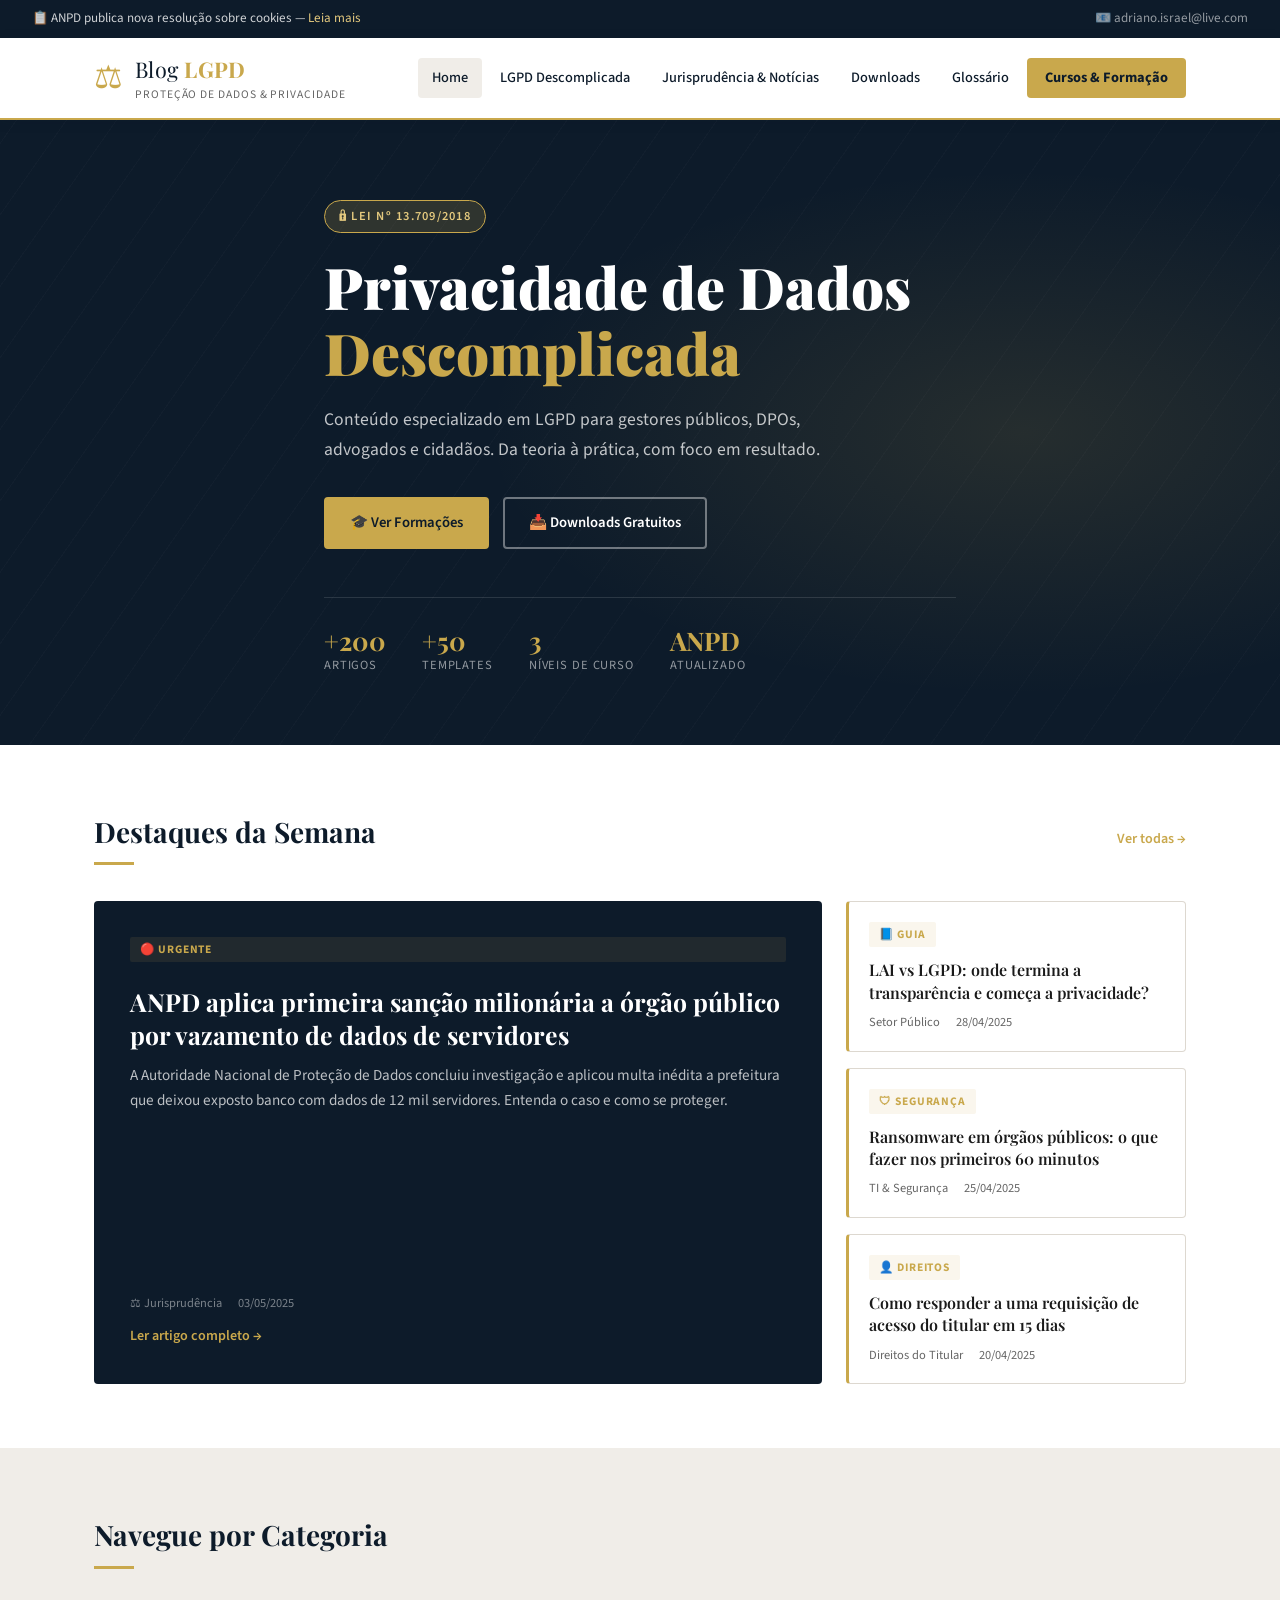
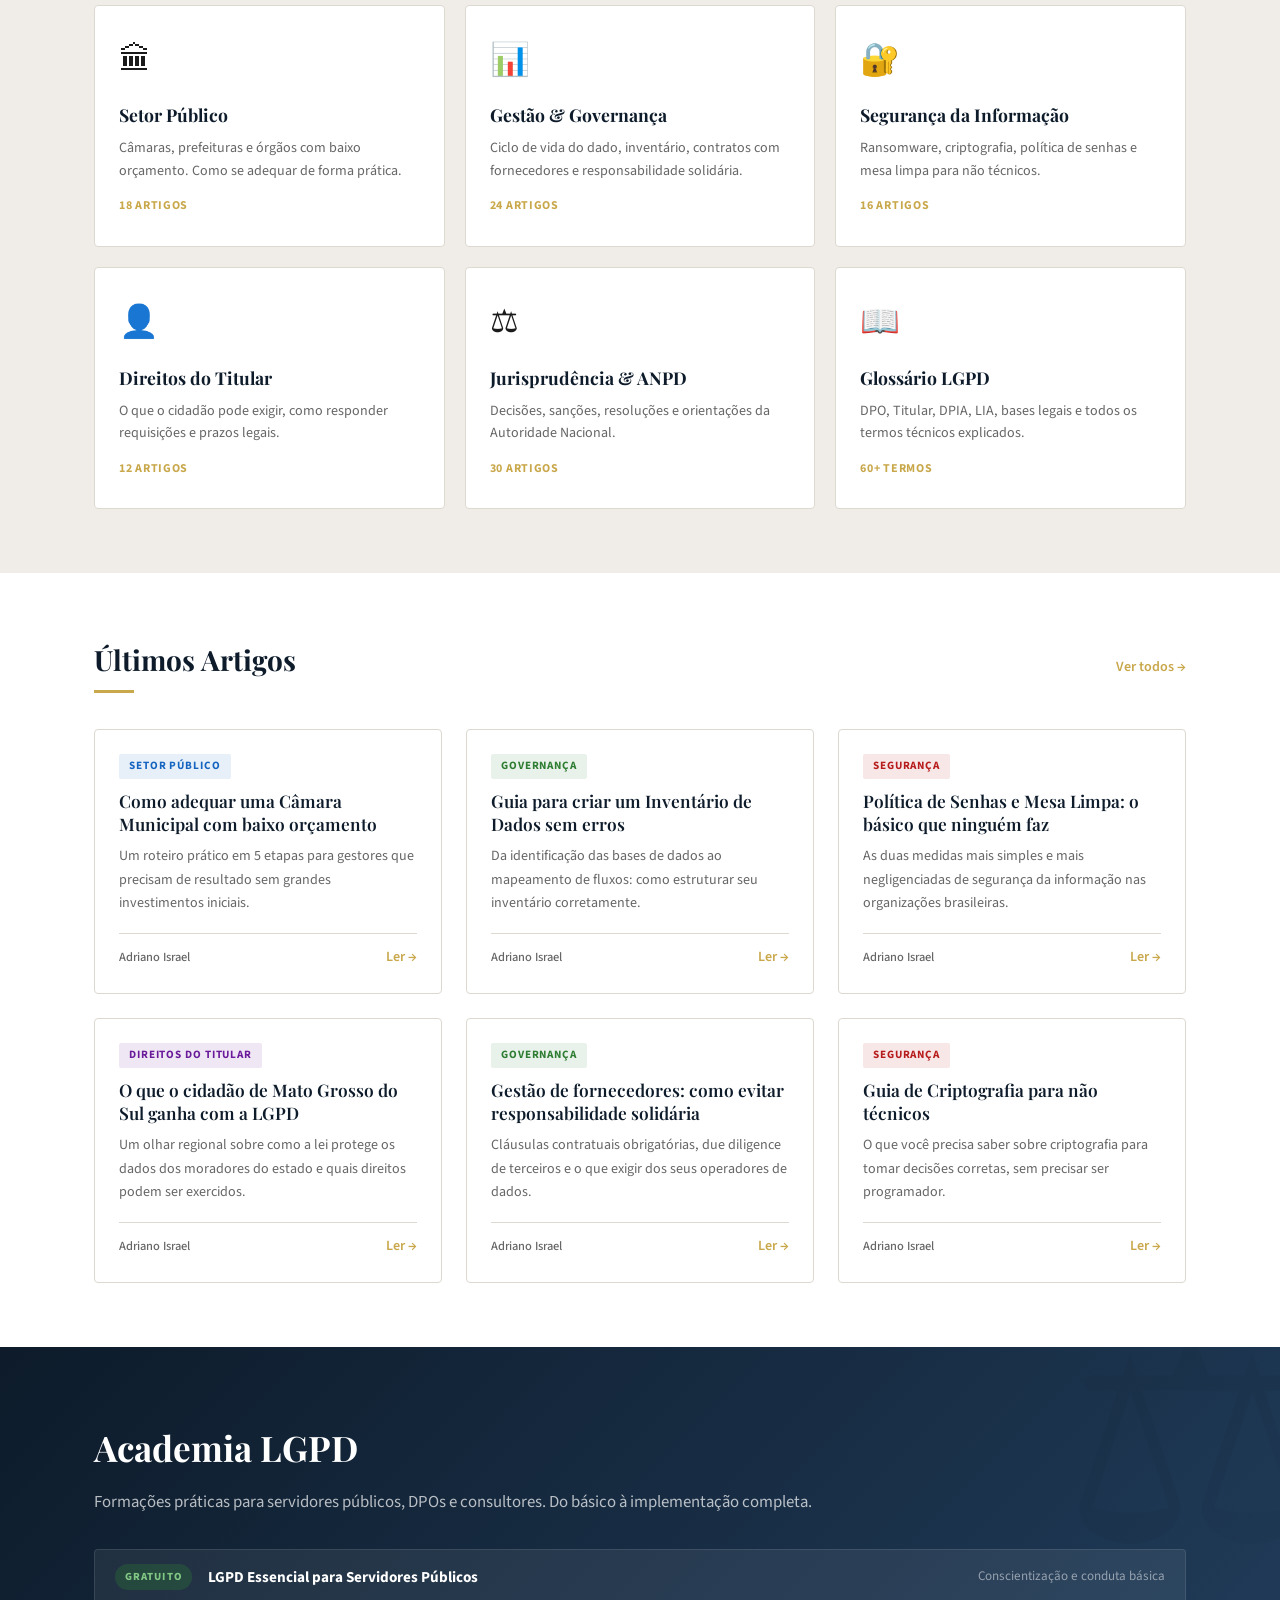
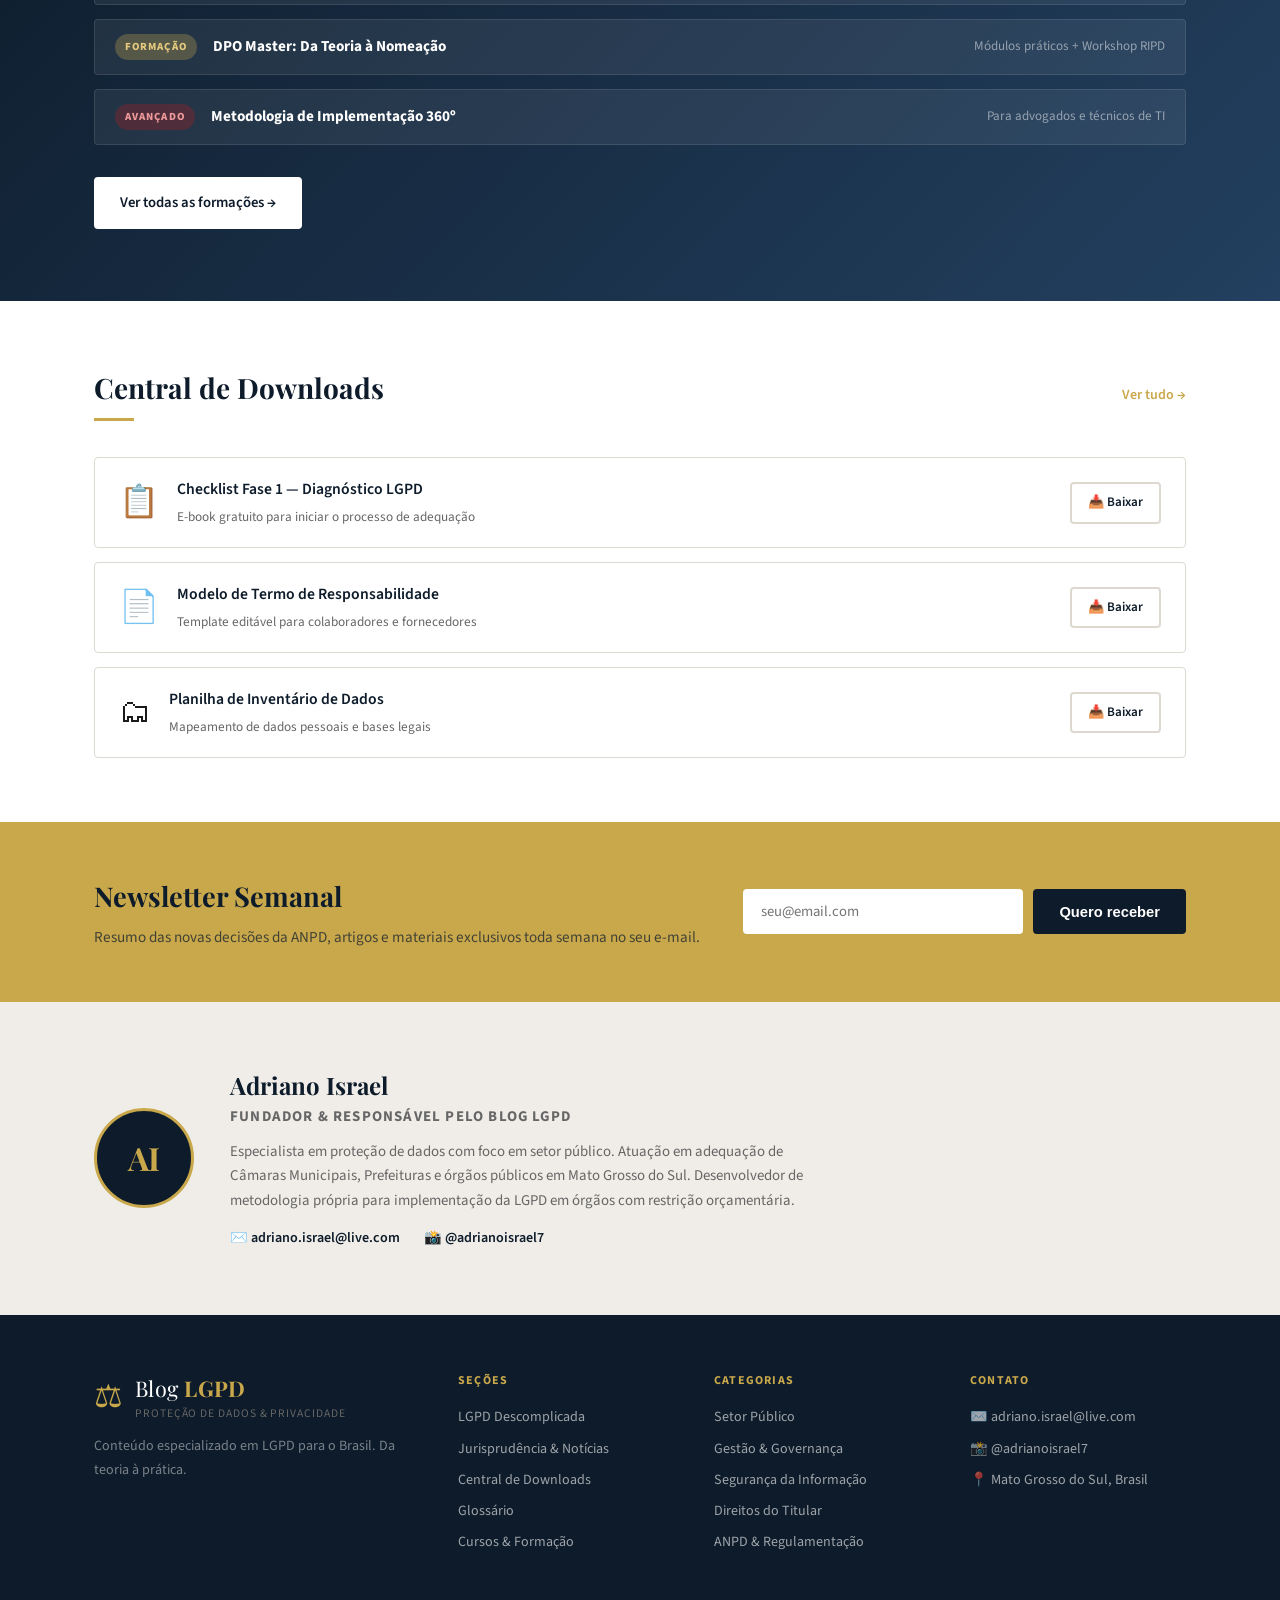
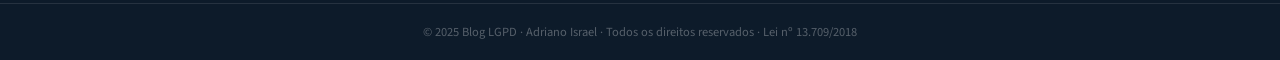
==== index.html @ 84437522 "Reorganizar estrutura do repositório seguindo boas práticas - Criar pastas assets/css/, assets/js/ e" ====
<!DOCTYPE html>
<html lang="pt-BR">
<head>
  <meta charset="UTF-8" />
  <meta name="viewport" content="width=device-width, initial-scale=1.0"/>
  <title>Blog LGPD | Proteção de Dados Descomplicada</title>
  <meta name="description" content="Blog especializado em LGPD, privacidade e proteção de dados para setor público e privado. Conteúdo educativo, cursos e consultoria.">
  <link rel="preconnect" href="https://fonts.googleapis.com">
  <link href="https://fonts.googleapis.com/css2?family=Playfair+Display:wght@400;600;700;900&family=Source+Sans+3:wght@300;400;500;600&display=swap" rel="stylesheet">
  <link rel="stylesheet" href="assets/css/style.css">
</head>
<body>

  <!-- TOPBAR -->
  <div class="topbar">
    <span>📋 ANPD publica nova resolução sobre cookies — <a href="pages/noticias.html">Leia mais</a></span>
    <span class="topbar-right">📧 adriano.israel@live.com</span>
  </div>

  <!-- HEADER -->
  <header class="header" id="header">
    <div class="container header-inner">
      <div class="logo">
        <span class="logo-icon">⚖</span>
        <div>
          <span class="logo-title">Blog <strong>LGPD</strong></span>
          <span class="logo-sub">Proteção de Dados & Privacidade</span>
        </div>
      </div>
      <nav class="nav" id="nav">
        <a href="index.html" class="nav-link active">Home</a>
        <a href="pages/lgpd-descomplicada.html" class="nav-link">LGPD Descomplicada</a>
        <a href="pages/noticias.html" class="nav-link">Jurisprudência & Notícias</a>
        <a href="pages/downloads.html" class="nav-link">Downloads</a>
        <a href="pages/glossario.html" class="nav-link">Glossário</a>
        <a href="pages/cursos.html" class="nav-link nav-cta">Cursos & Formação</a>
      </nav>
      <button class="menu-toggle" id="menuToggle" aria-label="Menu">
        <span></span><span></span><span></span>
      </button>
    </div>
  </header>

  <!-- HERO -->
  <section class="hero">
    <div class="hero-bg"></div>
    <div class="container hero-content">
      <div class="hero-badge">🔒 Lei nº 13.709/2018</div>
      <h1 class="hero-title">Privacidade de Dados<br><em>Descomplicada</em></h1>
      <p class="hero-desc">Conteúdo especializado em LGPD para gestores públicos, DPOs, advogados e cidadãos. Da teoria à prática, com foco em resultado.</p>
      <div class="hero-actions">
        <a href="pages/cursos.html" class="btn btn-primary">🎓 Ver Formações</a>
        <a href="pages/downloads.html" class="btn btn-outline">📥 Downloads Gratuitos</a>
      </div>
      <div class="hero-stats">
        <div class="stat"><strong>+200</strong><span>Artigos</span></div>
        <div class="stat"><strong>+50</strong><span>Templates</span></div>
        <div class="stat"><strong>3</strong><span>Níveis de Curso</span></div>
        <div class="stat"><strong>ANPD</strong><span>Atualizado</span></div>
      </div>
    </div>
  </section>

  <!-- DESTAQUES -->
  <section class="section">
    <div class="container">
      <div class="section-header">
        <h2>Destaques da Semana</h2>
        <a href="pages/noticias.html" class="ver-mais">Ver todas →</a>
      </div>
      <div class="destaque-grid">
        <article class="destaque-card destaque-principal">
          <div class="card-tag">🔴 Urgente</div>
          <h3>ANPD aplica primeira sanção milionária a órgão público por vazamento de dados de servidores</h3>
          <p>A Autoridade Nacional de Proteção de Dados concluiu investigação e aplicou multa inédita a prefeitura que deixou exposto banco com dados de 12 mil servidores. Entenda o caso e como se proteger.</p>
          <div class="card-meta"><span>⚖ Jurisprudência</span><span>03/05/2025</span></div>
          <a href="pages/noticias.html" class="btn-text">Ler artigo completo →</a>
        </article>
        <div class="destaque-side">
          <article class="mini-card">
            <div class="card-tag">📘 Guia</div>
            <h4>LAI vs LGPD: onde termina a transparência e começa a privacidade?</h4>
            <div class="card-meta"><span>Setor Público</span><span>28/04/2025</span></div>
          </article>
          <article class="mini-card">
            <div class="card-tag">🛡 Segurança</div>
            <h4>Ransomware em órgãos públicos: o que fazer nos primeiros 60 minutos</h4>
            <div class="card-meta"><span>TI & Segurança</span><span>25/04/2025</span></div>
          </article>
          <article class="mini-card">
            <div class="card-tag">👤 Direitos</div>
            <h4>Como responder a uma requisição de acesso do titular em 15 dias</h4>
            <div class="card-meta"><span>Direitos do Titular</span><span>20/04/2025</span></div>
          </article>
        </div>
      </div>
    </div>
  </section>

  <!-- CATEGORIAS -->
  <section class="section section-gray">
    <div class="container">
      <div class="section-header">
        <h2>Navegue por Categoria</h2>
      </div>
      <div class="cat-grid">
        <a href="pages/lgpd-descomplicada.html" class="cat-card">
          <div class="cat-icon">🏛</div>
          <h3>Setor Público</h3>
          <p>Câmaras, prefeituras e órgãos com baixo orçamento. Como se adequar de forma prática.</p>
          <span class="cat-count">18 artigos</span>
        </a>
        <a href="pages/lgpd-descomplicada.html" class="cat-card">
          <div class="cat-icon">📊</div>
          <h3>Gestão & Governança</h3>
          <p>Ciclo de vida do dado, inventário, contratos com fornecedores e responsabilidade solidária.</p>
          <span class="cat-count">24 artigos</span>
        </a>
        <a href="pages/lgpd-descomplicada.html" class="cat-card">
          <div class="cat-icon">🔐</div>
          <h3>Segurança da Informação</h3>
          <p>Ransomware, criptografia, política de senhas e mesa limpa para não técnicos.</p>
          <span class="cat-count">16 artigos</span>
        </a>
        <a href="pages/lgpd-descomplicada.html" class="cat-card">
          <div class="cat-icon">👤</div>
          <h3>Direitos do Titular</h3>
          <p>O que o cidadão pode exigir, como responder requisições e prazos legais.</p>
          <span class="cat-count">12 artigos</span>
        </a>
        <a href="pages/noticias.html" class="cat-card">
          <div class="cat-icon">⚖</div>
          <h3>Jurisprudência & ANPD</h3>
          <p>Decisões, sanções, resoluções e orientações da Autoridade Nacional.</p>
          <span class="cat-count">30 artigos</span>
        </a>
        <a href="pages/glossario.html" class="cat-card">
          <div class="cat-icon">📖</div>
          <h3>Glossário LGPD</h3>
          <p>DPO, Titular, DPIA, LIA, bases legais e todos os termos técnicos explicados.</p>
          <span class="cat-count">60+ termos</span>
        </a>
      </div>
    </div>
  </section>

  <!-- ÚLTIMOS ARTIGOS -->
  <section class="section">
    <div class="container">
      <div class="section-header">
        <h2>Últimos Artigos</h2>
        <a href="pages/lgpd-descomplicada.html" class="ver-mais">Ver todos →</a>
      </div>
      <div class="artigos-grid">
        <article class="artigo-card">
          <div class="artigo-cat setor">Setor Público</div>
          <h3>Como adequar uma Câmara Municipal com baixo orçamento</h3>
          <p>Um roteiro prático em 5 etapas para gestores que precisam de resultado sem grandes investimentos iniciais.</p>
          <div class="artigo-footer">
            <span class="autor">Adriano Israel</span>
            <a href="#" class="btn-text">Ler →</a>
          </div>
        </article>
        <article class="artigo-card">
          <div class="artigo-cat governanca">Governança</div>
          <h3>Guia para criar um Inventário de Dados sem erros</h3>
          <p>Da identificação das bases de dados ao mapeamento de fluxos: como estruturar seu inventário corretamente.</p>
          <div class="artigo-footer">
            <span class="autor">Adriano Israel</span>
            <a href="#" class="btn-text">Ler →</a>
          </div>
        </article>
        <article class="artigo-card">
          <div class="artigo-cat seguranca">Segurança</div>
          <h3>Política de Senhas e Mesa Limpa: o básico que ninguém faz</h3>
          <p>As duas medidas mais simples e mais negligenciadas de segurança da informação nas organizações brasileiras.</p>
          <div class="artigo-footer">
            <span class="autor">Adriano Israel</span>
            <a href="#" class="btn-text">Ler →</a>
          </div>
        </article>
        <article class="artigo-card">
          <div class="artigo-cat direitos">Direitos do Titular</div>
          <h3>O que o cidadão de Mato Grosso do Sul ganha com a LGPD</h3>
          <p>Um olhar regional sobre como a lei protege os dados dos moradores do estado e quais direitos podem ser exercidos.</p>
          <div class="artigo-footer">
            <span class="autor">Adriano Israel</span>
            <a href="#" class="btn-text">Ler →</a>
          </div>
        </article>
        <article class="artigo-card">
          <div class="artigo-cat governanca">Governança</div>
          <h3>Gestão de fornecedores: como evitar responsabilidade solidária</h3>
          <p>Cláusulas contratuais obrigatórias, due diligence de terceiros e o que exigir dos seus operadores de dados.</p>
          <div class="artigo-footer">
            <span class="autor">Adriano Israel</span>
            <a href="#" class="btn-text">Ler →</a>
          </div>
        </article>
        <article class="artigo-card">
          <div class="artigo-cat seguranca">Segurança</div>
          <h3>Guia de Criptografia para não técnicos</h3>
          <p>O que você precisa saber sobre criptografia para tomar decisões corretas, sem precisar ser programador.</p>
          <div class="artigo-footer">
            <span class="autor">Adriano Israel</span>
            <a href="#" class="btn-text">Ler →</a>
          </div>
        </article>
      </div>
    </div>
  </section>

  <!-- CTA CURSOS -->
  <section class="section-cta">
    <div class="container cta-inner">
      <div class="cta-text">
        <h2>Academia LGPD</h2>
        <p>Formações práticas para servidores públicos, DPOs e consultores. Do básico à implementação completa.</p>
        <div class="cursos-preview">
          <div class="curso-item">
            <span class="curso-nivel gratuito">Gratuito</span>
            <strong>LGPD Essencial para Servidores Públicos</strong>
            <span>Conscientização e conduta básica</span>
          </div>
          <div class="curso-item">
            <span class="curso-nivel pago">Formação</span>
            <strong>DPO Master: Da Teoria à Nomeação</strong>
            <span>Módulos práticos + Workshop RIPD</span>
          </div>
          <div class="curso-item">
            <span class="curso-nivel avancado">Avançado</span>
            <strong>Metodologia de Implementação 360º</strong>
            <span>Para advogados e técnicos de TI</span>
          </div>
        </div>
        <a href="pages/cursos.html" class="btn btn-white">Ver todas as formações →</a>
      </div>
    </div>
  </section>

  <!-- DOWNLOADS -->
  <section class="section">
    <div class="container">
      <div class="section-header">
        <h2>Central de Downloads</h2>
        <a href="pages/downloads.html" class="ver-mais">Ver tudo →</a>
      </div>
      <div class="downloads-grid">
        <div class="download-card">
          <div class="download-icon">📋</div>
          <div>
            <h4>Checklist Fase 1 — Diagnóstico LGPD</h4>
            <p>E-book gratuito para iniciar o processo de adequação</p>
          </div>
          <a href="pages/downloads.html" class="btn btn-outline btn-sm">📥 Baixar</a>
        </div>
        <div class="download-card">
          <div class="download-icon">📄</div>
          <div>
            <h4>Modelo de Termo de Responsabilidade</h4>
            <p>Template editável para colaboradores e fornecedores</p>
          </div>
          <a href="pages/downloads.html" class="btn btn-outline btn-sm">📥 Baixar</a>
        </div>
        <div class="download-card">
          <div class="download-icon">🗂</div>
          <div>
            <h4>Planilha de Inventário de Dados</h4>
            <p>Mapeamento de dados pessoais e bases legais</p>
          </div>
          <a href="pages/downloads.html" class="btn btn-outline btn-sm">📥 Baixar</a>
        </div>
      </div>
    </div>
  </section>

  <!-- NEWSLETTER -->
  <section class="section-newsletter">
    <div class="container newsletter-inner">
      <div>
        <h2>Newsletter Semanal</h2>
        <p>Resumo das novas decisões da ANPD, artigos e materiais exclusivos toda semana no seu e-mail.</p>
      </div>
      <form class="newsletter-form" onsubmit="return false;">
        <input type="email" placeholder="seu@email.com" required />
        <button type="submit" class="btn btn-primary">Quero receber</button>
      </form>
    </div>
  </section>

  <!-- SOBRE O AUTOR -->
  <section class="section section-gray">
    <div class="container autor-section">
      <div class="autor-avatar">AI</div>
      <div class="autor-info">
        <h2>Adriano Israel</h2>
        <p class="autor-cargo">Fundador & Responsável pelo Blog LGPD</p>
        <p>Especialista em proteção de dados com foco em setor público. Atuação em adequação de Câmaras Municipais, Prefeituras e órgãos públicos em Mato Grosso do Sul. Desenvolvedor de metodologia própria para implementação da LGPD em órgãos com restrição orçamentária.</p>
        <div class="autor-contatos">
          <a href="mailto:adriano.israel@live.com">✉️ adriano.israel@live.com</a>
          <a href="https://instagram.com/adrianoisrael7" target="_blank">📸 @adrianoisrael7</a>
        </div>
      </div>
    </div>
  </section>

  <!-- FOOTER -->
  <footer class="footer">
    <div class="container footer-grid">
      <div>
        <div class="logo">
          <span class="logo-icon">⚖</span>
          <div>
            <span class="logo-title">Blog <strong>LGPD</strong></span>
            <span class="logo-sub">Proteção de Dados & Privacidade</span>
          </div>
        </div>
        <p class="footer-desc">Conteúdo especializado em LGPD para o Brasil. Da teoria à prática.</p>
      </div>
      <div>
        <h4>Seções</h4>
        <ul>
          <li><a href="pages/lgpd-descomplicada.html">LGPD Descomplicada</a></li>
          <li><a href="pages/noticias.html">Jurisprudência & Notícias</a></li>
          <li><a href="pages/downloads.html">Central de Downloads</a></li>
          <li><a href="pages/glossario.html">Glossário</a></li>
          <li><a href="pages/cursos.html">Cursos & Formação</a></li>
        </ul>
      </div>
      <div>
        <h4>Categorias</h4>
        <ul>
          <li><a href="#">Setor Público</a></li>
          <li><a href="#">Gestão & Governança</a></li>
          <li><a href="#">Segurança da Informação</a></li>
          <li><a href="#">Direitos do Titular</a></li>
          <li><a href="#">ANPD & Regulamentação</a></li>
        </ul>
      </div>
      <div>
        <h4>Contato</h4>
        <ul>
          <li>✉️ adriano.israel@live.com</li>
          <li>📸 @adrianoisrael7</li>
          <li>📍 Mato Grosso do Sul, Brasil</li>
        </ul>
      </div>
    </div>
    <div class="footer-bottom">
      <p>© 2025 Blog LGPD · Adriano Israel · Todos os direitos reservados · Lei nº 13.709/2018</p>
    </div>
  </footer>

  <script src="assets/js/script.js"></script>
</body>
</html>
---- assets/css/style.css ----
/* ============================================
   BLOG LGPD — style.css
   Paleta: Azul marinho institucional + dourado
   Fontes: Playfair Display + Source Sans 3
============================================ */

:root {
  --navy: #0d1b2a;
  --navy-mid: #1a2e45;
  --navy-light: #234060;
  --gold: #c9a84c;
  --gold-light: #e4c97e;
  --off-white: #f7f5f0;
  --gray-bg: #f0ede8;
  --gray-border: #ddd8d0;
  --text: #1a1a1a;
  --text-muted: #666;
  --white: #ffffff;
  --setor: #1565c0;
  --governanca: #2e7d32;
  --seguranca: #b71c1c;
  --direitos: #6a1b9a;
  --radius: 4px;
  --shadow: 0 2px 12px rgba(13,27,42,0.10);
  --shadow-lg: 0 8px 32px rgba(13,27,42,0.15);
}

*, *::before, *::after { box-sizing: border-box; margin: 0; padding: 0; }

html { scroll-behavior: smooth; }

body {
  font-family: 'Source Sans 3', sans-serif;
  color: var(--text);
  background: var(--white);
  line-height: 1.65;
}

a { color: inherit; text-decoration: none; }
ul { list-style: none; }
img { max-width: 100%; }

.container {
  max-width: 1140px;
  margin: 0 auto;
  padding: 0 24px;
}

/* ── TOPBAR ── */
.topbar {
  background: var(--navy);
  color: rgba(255,255,255,0.8);
  font-size: 0.82rem;
  padding: 8px 32px;
  display: flex;
  justify-content: space-between;
  align-items: center;
  gap: 12px;
}
.topbar a { color: var(--gold-light); }
.topbar-right { opacity: 0.7; }

/* ── HEADER ── */
.header {
  position: sticky;
  top: 0;
  z-index: 100;
  background: var(--white);
  border-bottom: 2px solid var(--gold);
  box-shadow: var(--shadow);
}
.header-inner {
  display: flex;
  align-items: center;
  justify-content: space-between;
  padding-top: 14px;
  padding-bottom: 14px;
  gap: 24px;
}
.logo {
  display: flex;
  align-items: center;
  gap: 12px;
}
.logo-icon {
  font-size: 2rem;
  color: var(--gold);
  line-height: 1;
}
.logo-title {
  display: block;
  font-family: 'Playfair Display', serif;
  font-size: 1.35rem;
  color: var(--navy);
  letter-spacing: 0.02em;
}
.logo-title strong { color: var(--gold); }
.logo-sub {
  display: block;
  font-size: 0.72rem;
  color: var(--text-muted);
  letter-spacing: 0.08em;
  text-transform: uppercase;
  margin-top: -2px;
}
.nav {
  display: flex;
  align-items: center;
  gap: 4px;
}
.nav-link {
  padding: 8px 14px;
  font-size: 0.9rem;
  font-weight: 500;
  color: var(--navy);
  border-radius: var(--radius);
  transition: background 0.2s, color 0.2s;
  white-space: nowrap;
}
.nav-link:hover, .nav-link.active {
  background: var(--gray-bg);
  color: var(--navy);
}
.nav-cta {
  background: var(--gold);
  color: var(--navy) !important;
  font-weight: 700;
  padding: 8px 18px;
}
.nav-cta:hover { background: var(--gold-light); }
.menu-toggle {
  display: none;
  flex-direction: column;
  gap: 5px;
  background: none;
  border: none;
  cursor: pointer;
  padding: 4px;
}
.menu-toggle span {
  display: block;
  width: 24px;
  height: 2px;
  background: var(--navy);
  transition: 0.3s;
}

/* ── HERO ── */
.hero {
  position: relative;
  background: var(--navy);
  color: var(--white);
  padding: 80px 0 70px;
  overflow: hidden;
}
.hero-bg {
  position: absolute;
  inset: 0;
  background: 
    radial-gradient(ellipse 60% 60% at 80% 50%, rgba(201,168,76,0.13) 0%, transparent 70%),
    repeating-linear-gradient(
      -55deg,
      transparent,
      transparent 40px,
      rgba(255,255,255,0.02) 40px,
      rgba(255,255,255,0.02) 41px
    );
}
.hero-content {
  position: relative;
  max-width: 680px;
}
.hero-badge {
  display: inline-block;
  background: rgba(201,168,76,0.18);
  border: 1px solid var(--gold);
  color: var(--gold-light);
  font-size: 0.78rem;
  font-weight: 600;
  letter-spacing: 0.1em;
  text-transform: uppercase;
  padding: 5px 14px;
  border-radius: 20px;
  margin-bottom: 20px;
}
.hero-title {
  font-family: 'Playfair Display', serif;
  font-size: clamp(2.2rem, 5vw, 3.6rem);
  font-weight: 900;
  line-height: 1.15;
  margin-bottom: 20px;
}
.hero-title em {
  color: var(--gold);
  font-style: normal;
}
.hero-desc {
  font-size: 1.1rem;
  color: rgba(255,255,255,0.75);
  max-width: 540px;
  margin-bottom: 32px;
  line-height: 1.7;
}
.hero-actions {
  display: flex;
  gap: 14px;
  flex-wrap: wrap;
  margin-bottom: 48px;
}
.hero-stats {
  display: flex;
  gap: 36px;
  flex-wrap: wrap;
  border-top: 1px solid rgba(255,255,255,0.12);
  padding-top: 28px;
}
.stat { display: flex; flex-direction: column; }
.stat strong {
  font-family: 'Playfair Display', serif;
  font-size: 1.6rem;
  color: var(--gold);
  line-height: 1.1;
}
.stat span {
  font-size: 0.78rem;
  color: rgba(255,255,255,0.55);
  text-transform: uppercase;
  letter-spacing: 0.07em;
}

/* ── BUTTONS ── */
.btn {
  display: inline-flex;
  align-items: center;
  gap: 8px;
  padding: 12px 24px;
  border-radius: var(--radius);
  font-size: 0.92rem;
  font-weight: 600;
  cursor: pointer;
  transition: all 0.2s;
  border: 2px solid transparent;
  white-space: nowrap;
}
.btn-primary {
  background: var(--gold);
  color: var(--navy);
  border-color: var(--gold);
}
.btn-primary:hover { background: var(--gold-light); border-color: var(--gold-light); }
.btn-outline {
  background: transparent;
  color: var(--white);
  border-color: rgba(255,255,255,0.4);
}
.btn-outline:hover { border-color: var(--white); background: rgba(255,255,255,0.08); }
.btn-white {
  background: var(--white);
  color: var(--navy);
  border-color: var(--white);
}
.btn-white:hover { background: var(--off-white); }
.btn-sm { padding: 8px 16px; font-size: 0.82rem; }
.btn-text {
  color: var(--gold);
  font-weight: 600;
  font-size: 0.88rem;
  display: inline-flex;
  align-items: center;
  gap: 4px;
  transition: gap 0.2s;
}
.btn-text:hover { gap: 8px; }

/* ── SECTIONS ── */
.section { padding: 64px 0; }
.section-gray { background: var(--gray-bg); }
.section-header {
  display: flex;
  align-items: baseline;
  justify-content: space-between;
  margin-bottom: 36px;
}
.section-header h2 {
  font-family: 'Playfair Display', serif;
  font-size: 1.75rem;
  color: var(--navy);
  position: relative;
  padding-bottom: 10px;
}
.section-header h2::after {
  content: '';
  position: absolute;
  bottom: 0;
  left: 0;
  width: 40px;
  height: 3px;
  background: var(--gold);
}
.ver-mais {
  font-size: 0.88rem;
  font-weight: 600;
  color: var(--gold);
}
.ver-mais:hover { text-decoration: underline; }

/* ── DESTAQUES ── */
.destaque-grid {
  display: grid;
  grid-template-columns: 1fr 340px;
  gap: 24px;
}
.card-tag {
  display: inline-block;
  font-size: 0.72rem;
  font-weight: 700;
  letter-spacing: 0.08em;
  text-transform: uppercase;
  margin-bottom: 12px;
  color: var(--gold);
  background: rgba(201,168,76,0.1);
  padding: 3px 10px;
  border-radius: 2px;
}
.destaque-principal {
  background: var(--navy);
  color: var(--white);
  padding: 36px;
  border-radius: var(--radius);
  display: flex;
  flex-direction: column;
  gap: 12px;
}
.destaque-principal h3 {
  font-family: 'Playfair Display', serif;
  font-size: 1.55rem;
  font-weight: 700;
  line-height: 1.3;
}
.destaque-principal p { color: rgba(255,255,255,0.72); font-size: 0.95rem; }
.destaque-principal .card-meta { color: rgba(255,255,255,0.45); margin-top: auto; }
.destaque-side { display: flex; flex-direction: column; gap: 16px; }
.mini-card {
  background: var(--white);
  border: 1px solid var(--gray-border);
  border-left: 3px solid var(--gold);
  padding: 18px 20px;
  border-radius: var(--radius);
  transition: box-shadow 0.2s;
}
.mini-card:hover { box-shadow: var(--shadow); }
.mini-card h4 {
  font-family: 'Playfair Display', serif;
  font-size: 1rem;
  font-weight: 600;
  margin-bottom: 8px;
  line-height: 1.4;
}
.card-meta {
  display: flex;
  gap: 16px;
  font-size: 0.78rem;
  color: var(--text-muted);
}

/* ── CATEGORIAS ── */
.cat-grid {
  display: grid;
  grid-template-columns: repeat(3, 1fr);
  gap: 20px;
}
.cat-card {
  background: var(--white);
  border: 1px solid var(--gray-border);
  padding: 28px 24px;
  border-radius: var(--radius);
  transition: all 0.25s;
  cursor: pointer;
  display: block;
}
.cat-card:hover {
  border-color: var(--gold);
  box-shadow: var(--shadow-lg);
  transform: translateY(-3px);
}
.cat-icon { font-size: 2rem; margin-bottom: 14px; }
.cat-card h3 {
  font-family: 'Playfair Display', serif;
  font-size: 1.1rem;
  margin-bottom: 8px;
  color: var(--navy);
}
.cat-card p { font-size: 0.88rem; color: var(--text-muted); line-height: 1.6; }
.cat-count {
  display: inline-block;
  margin-top: 14px;
  font-size: 0.75rem;
  font-weight: 700;
  color: var(--gold);
  letter-spacing: 0.06em;
  text-transform: uppercase;
}

/* ── ARTIGOS ── */
.artigos-grid {
  display: grid;
  grid-template-columns: repeat(3, 1fr);
  gap: 24px;
}
.artigo-card {
  background: var(--white);
  border: 1px solid var(--gray-border);
  border-radius: var(--radius);
  padding: 24px;
  display: flex;
  flex-direction: column;
  gap: 10px;
  transition: box-shadow 0.2s;
}
.artigo-card:hover { box-shadow: var(--shadow); }
.artigo-cat {
  display: inline-block;
  font-size: 0.7rem;
  font-weight: 700;
  text-transform: uppercase;
  letter-spacing: 0.08em;
  padding: 3px 10px;
  border-radius: 2px;
  width: fit-content;
}
.artigo-cat.setor { background: rgba(21,101,192,0.1); color: var(--setor); }
.artigo-cat.governanca { background: rgba(46,125,50,0.1); color: var(--governanca); }
.artigo-cat.seguranca { background: rgba(183,28,28,0.1); color: var(--seguranca); }
.artigo-cat.direitos { background: rgba(106,27,154,0.1); color: var(--direitos); }
.artigo-card h3 {
  font-family: 'Playfair Display', serif;
  font-size: 1.08rem;
  font-weight: 600;
  line-height: 1.35;
  color: var(--navy);
}
.artigo-card p { font-size: 0.88rem; color: var(--text-muted); flex: 1; }
.artigo-footer {
  display: flex;
  align-items: center;
  justify-content: space-between;
  margin-top: 8px;
  padding-top: 12px;
  border-top: 1px solid var(--gray-border);
}
.autor { font-size: 0.78rem; color: var(--text-muted); font-weight: 500; }

/* ── CTA CURSOS ── */
.section-cta {
  background: linear-gradient(135deg, var(--navy) 0%, var(--navy-light) 100%);
  padding: 72px 0;
  position: relative;
  overflow: hidden;
}
.section-cta::before {
  content: '⚖';
  position: absolute;
  right: -40px;
  top: -40px;
  font-size: 18rem;
  opacity: 0.04;
  line-height: 1;
}
.cta-inner { position: relative; }
.cta-text h2 {
  font-family: 'Playfair Display', serif;
  font-size: 2.2rem;
  color: var(--white);
  margin-bottom: 12px;
}
.cta-text > p { color: rgba(255,255,255,0.7); margin-bottom: 32px; font-size: 1.05rem; }
.cursos-preview {
  display: flex;
  flex-direction: column;
  gap: 14px;
  margin-bottom: 32px;
}
.curso-item {
  display: flex;
  align-items: center;
  gap: 16px;
  background: rgba(255,255,255,0.07);
  border: 1px solid rgba(255,255,255,0.1);
  border-radius: var(--radius);
  padding: 14px 20px;
}
.curso-item strong { color: var(--white); font-size: 0.95rem; flex: 1; }
.curso-item span:last-child { color: rgba(255,255,255,0.5); font-size: 0.82rem; }
.curso-nivel {
  font-size: 0.68rem;
  font-weight: 800;
  text-transform: uppercase;
  letter-spacing: 0.1em;
  padding: 4px 10px;
  border-radius: 20px;
  white-space: nowrap;
}
.gratuito { background: rgba(46,125,50,0.3); color: #81c784; }
.pago { background: rgba(201,168,76,0.3); color: var(--gold-light); }
.avancado { background: rgba(183,28,28,0.3); color: #ef9a9a; }

/* ── DOWNLOADS ── */
.downloads-grid { display: flex; flex-direction: column; gap: 14px; }
.download-card {
  display: flex;
  align-items: center;
  gap: 18px;
  background: var(--white);
  border: 1px solid var(--gray-border);
  border-radius: var(--radius);
  padding: 18px 24px;
  transition: box-shadow 0.2s;
}
.download-card:hover { box-shadow: var(--shadow); }
.download-icon { font-size: 2rem; flex-shrink: 0; }
.download-card h4 { font-size: 0.98rem; font-weight: 600; color: var(--navy); margin-bottom: 3px; }
.download-card p { font-size: 0.83rem; color: var(--text-muted); }
.download-card .btn-outline {
  margin-left: auto;
  color: var(--navy);
  border-color: var(--gray-border);
  flex-shrink: 0;
}
.download-card .btn-outline:hover { border-color: var(--gold); color: var(--gold); }

/* ── NEWSLETTER ── */
.section-newsletter {
  background: var(--gold);
  padding: 52px 0;
}
.newsletter-inner {
  display: flex;
  align-items: center;
  justify-content: space-between;
  gap: 32px;
  flex-wrap: wrap;
}
.newsletter-inner h2 {
  font-family: 'Playfair Display', serif;
  font-size: 1.7rem;
  color: var(--navy);
  margin-bottom: 6px;
}
.newsletter-inner p { color: rgba(13,27,42,0.72); font-size: 0.95rem; }
.newsletter-form {
  display: flex;
  gap: 10px;
  flex-shrink: 0;
}
.newsletter-form input {
  padding: 12px 18px;
  border: none;
  border-radius: var(--radius);
  font-size: 0.92rem;
  width: 280px;
  font-family: inherit;
  outline: 2px solid transparent;
  transition: outline 0.2s;
}
.newsletter-form input:focus { outline-color: var(--navy); }
.newsletter-form .btn-primary { background: var(--navy); color: var(--white); border-color: var(--navy); }
.newsletter-form .btn-primary:hover { background: var(--navy-mid); }

/* ── AUTOR ── */
.autor-section {
  display: flex;
  align-items: center;
  gap: 36px;
}
.autor-avatar {
  width: 100px;
  height: 100px;
  border-radius: 50%;
  background: var(--navy);
  color: var(--gold);
  font-family: 'Playfair Display', serif;
  font-size: 2rem;
  font-weight: 700;
  display: flex;
  align-items: center;
  justify-content: center;
  flex-shrink: 0;
  border: 3px solid var(--gold);
}
.autor-info h2 {
  font-family: 'Playfair Display', serif;
  font-size: 1.5rem;
  color: var(--navy);
}
.autor-cargo {
  color: var(--gold);
  font-size: 0.85rem;
  font-weight: 700;
  text-transform: uppercase;
  letter-spacing: 0.08em;
  margin-bottom: 10px;
}
.autor-info p { color: var(--text-muted); font-size: 0.93rem; max-width: 580px; }
.autor-contatos {
  display: flex;
  gap: 24px;
  margin-top: 14px;
  flex-wrap: wrap;
}
.autor-contatos a {
  font-size: 0.88rem;
  font-weight: 600;
  color: var(--navy);
}
.autor-contatos a:hover { color: var(--gold); }

/* ── FOOTER ── */
.footer {
  background: var(--navy);
  color: rgba(255,255,255,0.6);
  padding: 56px 0 0;
}
.footer-grid {
  display: grid;
  grid-template-columns: 1.5fr 1fr 1fr 1fr;
  gap: 40px;
  padding-bottom: 40px;
}
.footer .logo-title { color: var(--white); }
.footer-desc { font-size: 0.88rem; margin-top: 12px; color: rgba(255,255,255,0.45); }
.footer h4 {
  font-size: 0.75rem;
  font-weight: 700;
  text-transform: uppercase;
  letter-spacing: 0.1em;
  color: var(--gold);
  margin-bottom: 16px;
}
.footer ul li {
  margin-bottom: 8px;
  font-size: 0.88rem;
}
.footer ul a:hover { color: var(--white); }
.footer-bottom {
  border-top: 1px solid rgba(255,255,255,0.1);
  text-align: center;
  padding: 18px 0;
  font-size: 0.78rem;
  color: rgba(255,255,255,0.3);
}

/* ── PAGE HERO (páginas internas) ── */
.page-hero {
  background: var(--navy);
  color: var(--white);
  padding: 56px 0 48px;
}
.page-hero h1 {
  font-family: 'Playfair Display', serif;
  font-size: clamp(1.8rem, 4vw, 2.8rem);
  font-weight: 900;
  margin-bottom: 12px;
}
.page-hero h1 em { color: var(--gold); font-style: normal; }
.page-hero p { color: rgba(255,255,255,0.7); max-width: 560px; font-size: 1rem; }

/* ── TRILHA ── */
.trilha-grid {
  display: grid;
  grid-template-columns: repeat(3, 1fr);
  gap: 20px;
}
.trilha-card {
  background: var(--white);
  border: 1px solid var(--gray-border);
  border-radius: var(--radius);
  padding: 28px 24px;
  transition: all 0.25s;
}
.trilha-card:hover { box-shadow: var(--shadow-lg); border-color: var(--gold); }
.trilha-num {
  font-family: 'Playfair Display', serif;
  font-size: 2rem;
  font-weight: 900;
  color: var(--gold);
  opacity: 0.5;
  margin-bottom: 10px;
  line-height: 1;
}
.trilha-card h3 {
  font-family: 'Playfair Display', serif;
  font-size: 1.05rem;
  color: var(--navy);
  margin-bottom: 8px;
}
.trilha-card p { font-size: 0.87rem; color: var(--text-muted); line-height: 1.65; }

@media (max-width: 760px) {
  .trilha-grid { grid-template-columns: 1fr; }
}

/* ── RESPONSIVE ── */
@media (max-width: 900px) {
  .destaque-grid { grid-template-columns: 1fr; }
  .cat-grid { grid-template-columns: repeat(2, 1fr); }
  .artigos-grid { grid-template-columns: repeat(2, 1fr); }
  .footer-grid { grid-template-columns: 1fr 1fr; }
}

@media (max-width: 640px) {
  .topbar { font-size: 0.72rem; padding: 6px 16px; }
  .topbar-right { display: none; }
  .nav { display: none; flex-direction: column; position: absolute; top: 100%; left: 0; right: 0; background: var(--white); padding: 16px; box-shadow: var(--shadow-lg); gap: 4px; }
  .nav.open { display: flex; }
  .menu-toggle { display: flex; }
  .cat-grid { grid-template-columns: 1fr; }
  .artigos-grid { grid-template-columns: 1fr; }
  .footer-grid { grid-template-columns: 1fr; }
  .newsletter-inner { flex-direction: column; align-items: flex-start; }
  .newsletter-form { flex-direction: column; width: 100%; }
  .newsletter-form input { width: 100%; }
  .autor-section { flex-direction: column; text-align: center; }
  .autor-contatos { justify-content: center; }
}
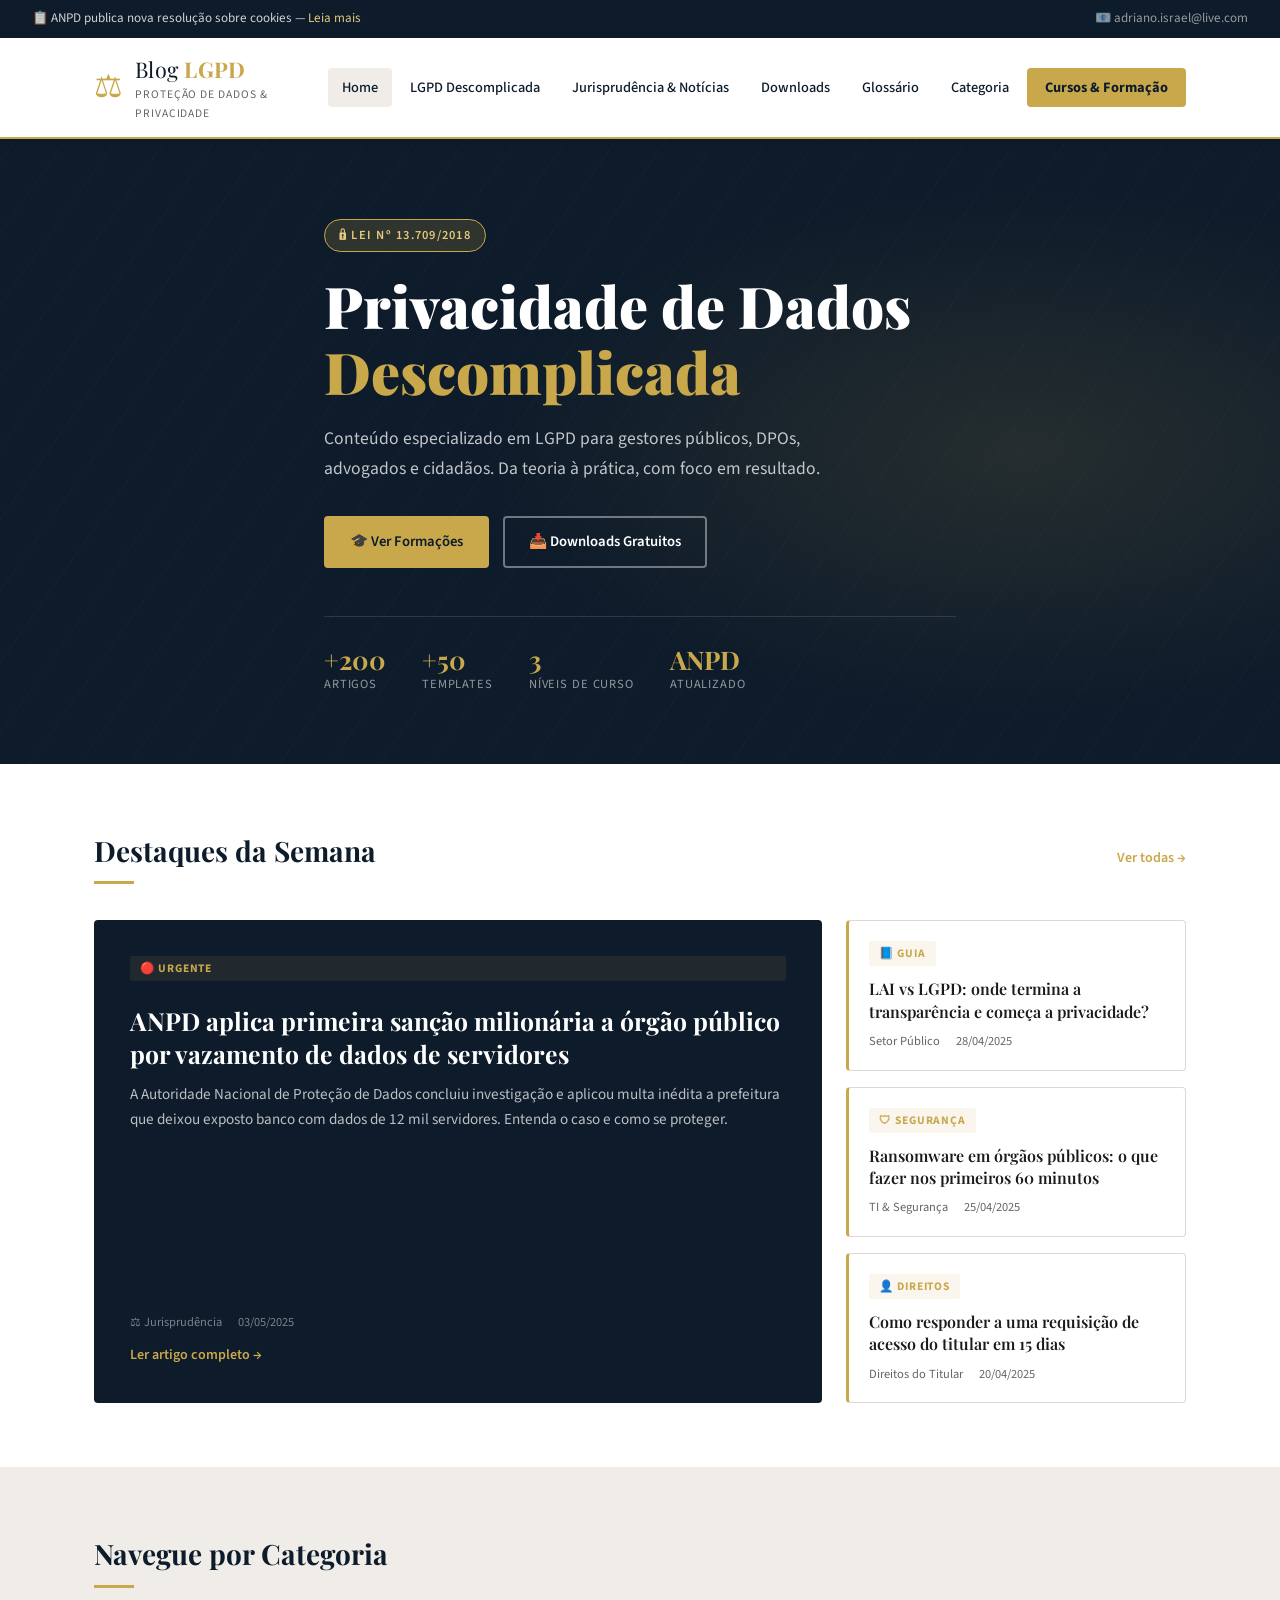
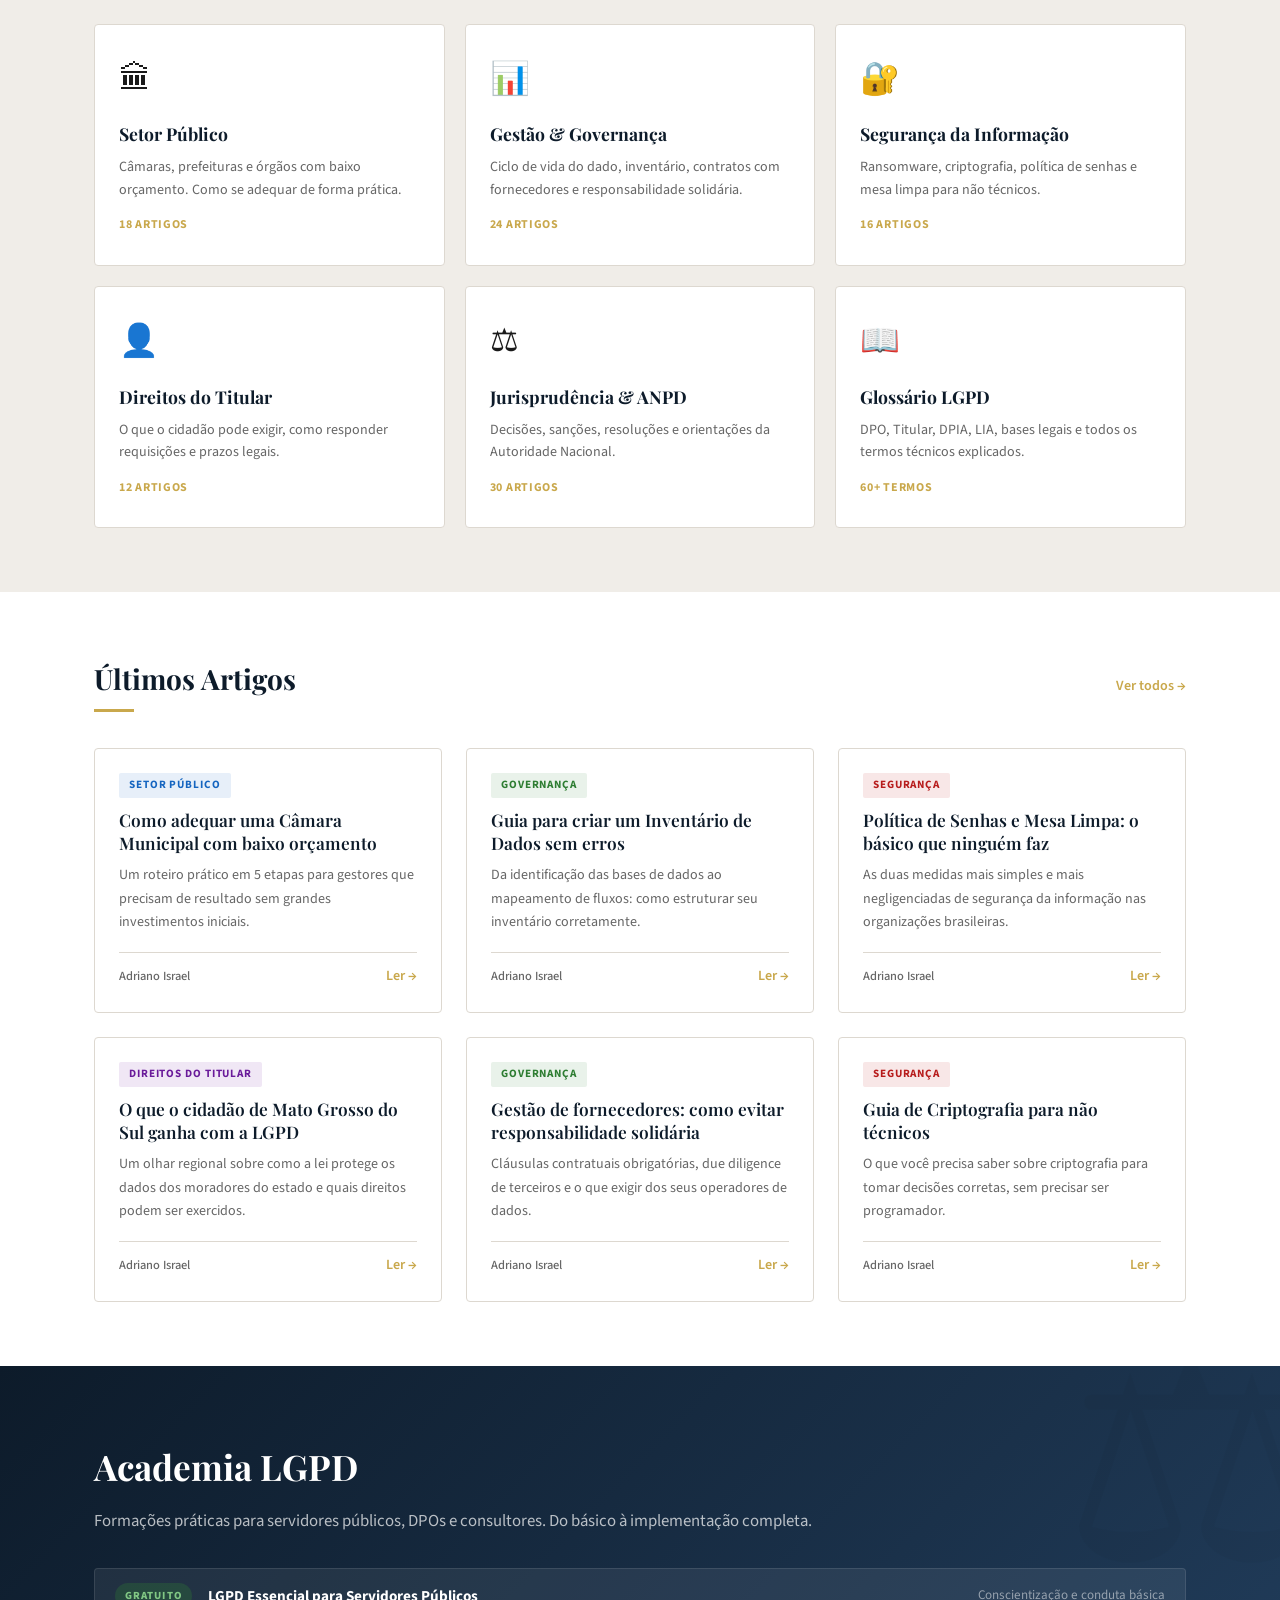
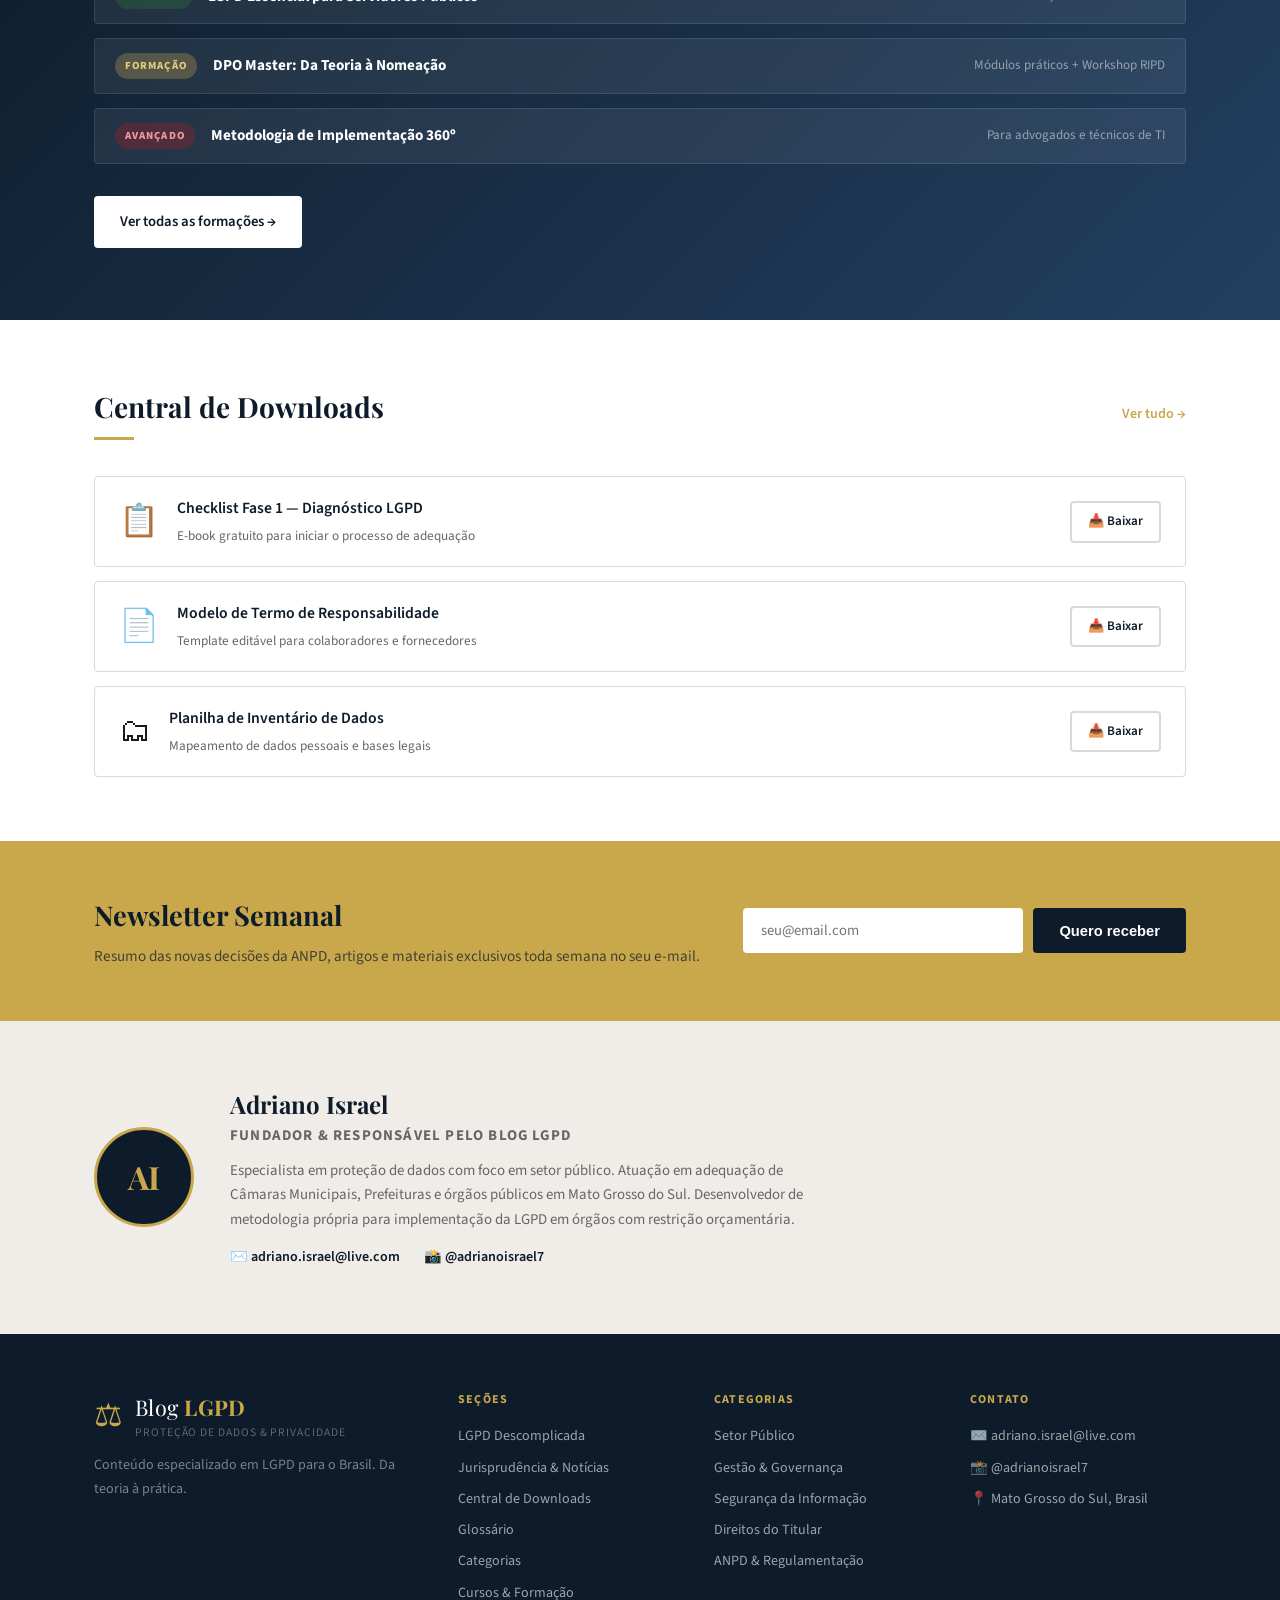
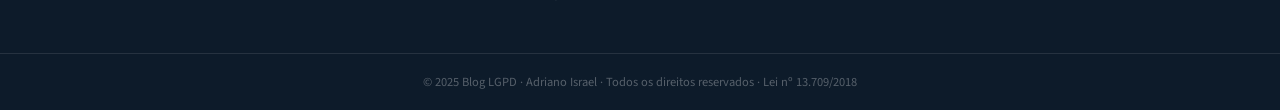
==== commit 7655ed65: "novo menu categoria" ====
--- a/index.html
+++ b/index.html
@@ -14,7 +14,7 @@
   <!-- TOPBAR -->
   <div class="topbar">
     <span>📋 ANPD publica nova resolução sobre cookies — <a href="pages/noticias.html">Leia mais</a></span>
-    <span class="topbar-right">📧 adriano.israel@live.com</span>
+    <span class="topbar-right">📧 <span id="contactEmail"></span></span>
   </div>
 
   <!-- HEADER -->
@@ -33,6 +33,7 @@
         <a href="pages/noticias.html" class="nav-link">Jurisprudência & Notícias</a>
         <a href="pages/downloads.html" class="nav-link">Downloads</a>
         <a href="pages/glossario.html" class="nav-link">Glossário</a>
+        <a href="pages/categorias.html" class="nav-link">Categoria</a>
         <a href="pages/cursos.html" class="nav-link nav-cta">Cursos & Formação</a>
       </nav>
       <button class="menu-toggle" id="menuToggle" aria-label="Menu">
@@ -74,7 +75,7 @@
           <h3>ANPD aplica primeira sanção milionária a órgão público por vazamento de dados de servidores</h3>
           <p>A Autoridade Nacional de Proteção de Dados concluiu investigação e aplicou multa inédita a prefeitura que deixou exposto banco com dados de 12 mil servidores. Entenda o caso e como se proteger.</p>
           <div class="card-meta"><span>⚖ Jurisprudência</span><span>03/05/2025</span></div>
-          <a href="pages/noticias.html" class="btn-text">Ler artigo completo →</a>
+          <a href="pages/artigo.html?file=/blog-lgpd/content/noticias/sancao-milionaria-orgao-publico.md" class="btn-text">Ler artigo completo →</a>
         </article>
         <div class="destaque-side">
           <article class="mini-card">
@@ -158,7 +159,7 @@
           <p>Um roteiro prático em 5 etapas para gestores que precisam de resultado sem grandes investimentos iniciais.</p>
           <div class="artigo-footer">
             <span class="autor">Adriano Israel</span>
-            <a href="#" class="btn-text">Ler →</a>
+            <a href="pages/artigo.html?file=/blog-lgpd/content/artigos/setor-publico/camara-municipal-baixo-orcamento.md" class="btn-text">Ler →</a>
           </div>
         </article>
         <article class="artigo-card">
@@ -167,7 +168,7 @@
           <p>Da identificação das bases de dados ao mapeamento de fluxos: como estruturar seu inventário corretamente.</p>
           <div class="artigo-footer">
             <span class="autor">Adriano Israel</span>
-            <a href="#" class="btn-text">Ler →</a>
+            <a href="pages/artigo.html?file=/blog-lgpd/content/artigos/gestao-governanca/inventario-de-dados.md" class="btn-text">Ler →</a>
           </div>
         </article>
         <article class="artigo-card">
@@ -176,7 +177,7 @@
           <p>As duas medidas mais simples e mais negligenciadas de segurança da informação nas organizações brasileiras.</p>
           <div class="artigo-footer">
             <span class="autor">Adriano Israel</span>
-            <a href="#" class="btn-text">Ler →</a>
+            <a href="pages/artigo.html?file=/blog-lgpd/content/artigos/seguranca-da-informacao/politica-senhas-mesa-limpa.md" class="btn-text">Ler →</a>
           </div>
         </article>
         <article class="artigo-card">
@@ -185,7 +186,7 @@
           <p>Um olhar regional sobre como a lei protege os dados dos moradores do estado e quais direitos podem ser exercidos.</p>
           <div class="artigo-footer">
             <span class="autor">Adriano Israel</span>
-            <a href="#" class="btn-text">Ler →</a>
+            <a href="pages/artigo.html?file=/blog-lgpd/content/artigos/direito-titular/cidadao-ms-lgpd.md" class="btn-text">Ler →</a>
           </div>
         </article>
         <article class="artigo-card">
@@ -194,7 +195,7 @@
           <p>Cláusulas contratuais obrigatórias, due diligence de terceiros e o que exigir dos seus operadores de dados.</p>
           <div class="artigo-footer">
             <span class="autor">Adriano Israel</span>
-            <a href="#" class="btn-text">Ler →</a>
+            <a href="pages/artigo.html?file=/blog-lgpd/content/artigos/gestao-governanca/gestao-fornecedores-responsabilidade.md" class="btn-text">Ler →</a>
           </div>
         </article>
         <article class="artigo-card">
@@ -203,7 +204,7 @@
           <p>O que você precisa saber sobre criptografia para tomar decisões corretas, sem precisar ser programador.</p>
           <div class="artigo-footer">
             <span class="autor">Adriano Israel</span>
-            <a href="#" class="btn-text">Ler →</a>
+            <a href="pages/artigo.html?file=/blog-lgpd/content/artigos/seguranca-da-informacao/criptografia-nao-tecnicos.md" class="btn-text">Ler →</a>
           </div>
         </article>
       </div>
@@ -252,7 +253,7 @@
             <h4>Checklist Fase 1 — Diagnóstico LGPD</h4>
             <p>E-book gratuito para iniciar o processo de adequação</p>
           </div>
-          <a href="pages/downloads.html" class="btn btn-outline btn-sm">📥 Baixar</a>
+          <a href="https://drive.google.com/file/d/1Ug9Cm7L6EzJ5E6k0MHvowgvdHMQ-Z-t-/view?usp=sharing" class="btn btn-outline btn-sm">📥 Baixar</a>
         </div>
         <div class="download-card">
           <div class="download-icon">📄</div>
@@ -260,7 +261,7 @@
             <h4>Modelo de Termo de Responsabilidade</h4>
             <p>Template editável para colaboradores e fornecedores</p>
           </div>
-          <a href="pages/downloads.html" class="btn btn-outline btn-sm">📥 Baixar</a>
+          <a href="https://docs.google.com/document/d/11427WGi9Vo7BJHS-fzWpq5HEm51y8I6T/edit?usp=drive_link&ouid=113654629868902498190&rtpof=true&sd=true" class="btn btn-outline btn-sm">📥 Baixar</a>
         </div>
         <div class="download-card">
           <div class="download-icon">🗂</div>
@@ -268,7 +269,7 @@
             <h4>Planilha de Inventário de Dados</h4>
             <p>Mapeamento de dados pessoais e bases legais</p>
           </div>
-          <a href="pages/downloads.html" class="btn btn-outline btn-sm">📥 Baixar</a>
+          <a href="https://docs.google.com/spreadsheets/d/1qSDPGTg39gOju3tE3MCVQftLQtHDyWve/edit?usp=drive_link&ouid=113654629868902498190&rtpof=true&sd=true" class="btn btn-outline btn-sm">📥 Baixar</a>
         </div>
       </div>
     </div>
@@ -324,6 +325,7 @@
           <li><a href="pages/noticias.html">Jurisprudência & Notícias</a></li>
           <li><a href="pages/downloads.html">Central de Downloads</a></li>
           <li><a href="pages/glossario.html">Glossário</a></li>
+          <li><a href="pages/categorias.html">Categorias</a></li>
           <li><a href="pages/cursos.html">Cursos & Formação</a></li>
         </ul>
       </div>
@@ -340,7 +342,7 @@
       <div>
         <h4>Contato</h4>
         <ul>
-          <li>✉️ adriano.israel@live.com</li>
+          <li>✉️ <span id="footerEmail"></span></li>
           <li>📸 @adrianoisrael7</li>
           <li>📍 Mato Grosso do Sul, Brasil</li>
         </ul>
@@ -352,5 +354,30 @@
   </footer>
 
   <script src="assets/js/script.js"></script>
+  <script>
+    // Ofuscar email contra coleta automatizada
+    document.addEventListener('DOMContentLoaded', function() {
+      const emailParts = ['adriano.israel', '@', 'live.com'];
+      const fullEmail = emailParts.join('');
+      
+      const contactEmail = document.getElementById('contactEmail');
+      if (contactEmail) {
+        contactEmail.textContent = fullEmail;
+        contactEmail.style.cursor = 'pointer';
+        contactEmail.addEventListener('click', function() {
+          window.location.href = 'mailto:' + fullEmail;
+        });
+      }
+      
+      const footerEmail = document.getElementById('footerEmail');
+      if (footerEmail) {
+        footerEmail.textContent = fullEmail;
+        footerEmail.style.cursor = 'pointer';
+        footerEmail.addEventListener('click', function() {
+          window.location.href = 'mailto:' + fullEmail;
+        });
+      }
+    });
+  </script>
 </body>
 </html>
--- a/assets/css/style.css
+++ b/assets/css/style.css
@@ -272,6 +272,87 @@
 }
 .btn-text:hover { gap: 8px; }
 
+.markdown-body {
+  background: var(--white);
+  border: 1px solid var(--gray-border);
+  border-radius: var(--radius);
+  padding: 32px 36px;
+  line-height: 1.8;
+  color: var(--navy);
+}
+.markdown-body h1,
+.markdown-body h2,
+.markdown-body h3,
+.markdown-body h4,
+.markdown-body h5,
+.markdown-body h6 {
+  font-family: 'Playfair Display', serif;
+  color: var(--navy);
+  margin-top: 2.6rem;
+  margin-bottom: 1rem;
+  line-height: 1.1;
+}
+.markdown-body h1 { font-size: clamp(2rem, 4vw, 2.8rem); }
+.markdown-body h2 { font-size: clamp(1.6rem, 3vw, 2.2rem); }
+.markdown-body h3 { font-size: 1.4rem; }
+.markdown-body p {
+  margin-bottom: 1.3rem;
+  color: var(--text);
+  font-size: 1rem;
+}
+.markdown-body ul,
+.markdown-body ol {
+  padding-left: 1.4rem;
+  margin-bottom: 1.3rem;
+}
+.markdown-body li {
+  margin-bottom: 0.8rem;
+}
+.markdown-body a {
+  color: var(--gold);
+  text-decoration: underline;
+}
+.markdown-body blockquote {
+  border-left: 4px solid var(--gold);
+  padding-left: 18px;
+  color: var(--text-muted);
+  margin: 24px 0;
+}
+.markdown-body pre,
+.markdown-body code {
+  font-family: 'Source Sans 3', sans-serif;
+}
+.markdown-body pre {
+  background: var(--gray-bg);
+  padding: 18px;
+  border-radius: var(--radius);
+  overflow-x: auto;
+  margin-bottom: 1.5rem;
+}
+.markdown-body code {
+  background: rgba(236, 236, 236, 0.55);
+  padding: 0.2rem 0.35rem;
+  border-radius: 4px;
+}
+.markdown-body img {
+  display: block;
+  max-width: 100%;
+  margin: 24px auto;
+}
+.markdown-body table {
+  width: 100%;
+  border-collapse: collapse;
+  margin-bottom: 1.5rem;
+}
+.markdown-body th,
+.markdown-body td {
+  border: 1px solid var(--gray-border);
+  padding: 12px 14px;
+}
+.markdown-body th {
+  background: var(--gray-bg);
+}
+
 /* ── SECTIONS ── */
 .section { padding: 64px 0; }
 .section-gray { background: var(--gray-bg); }
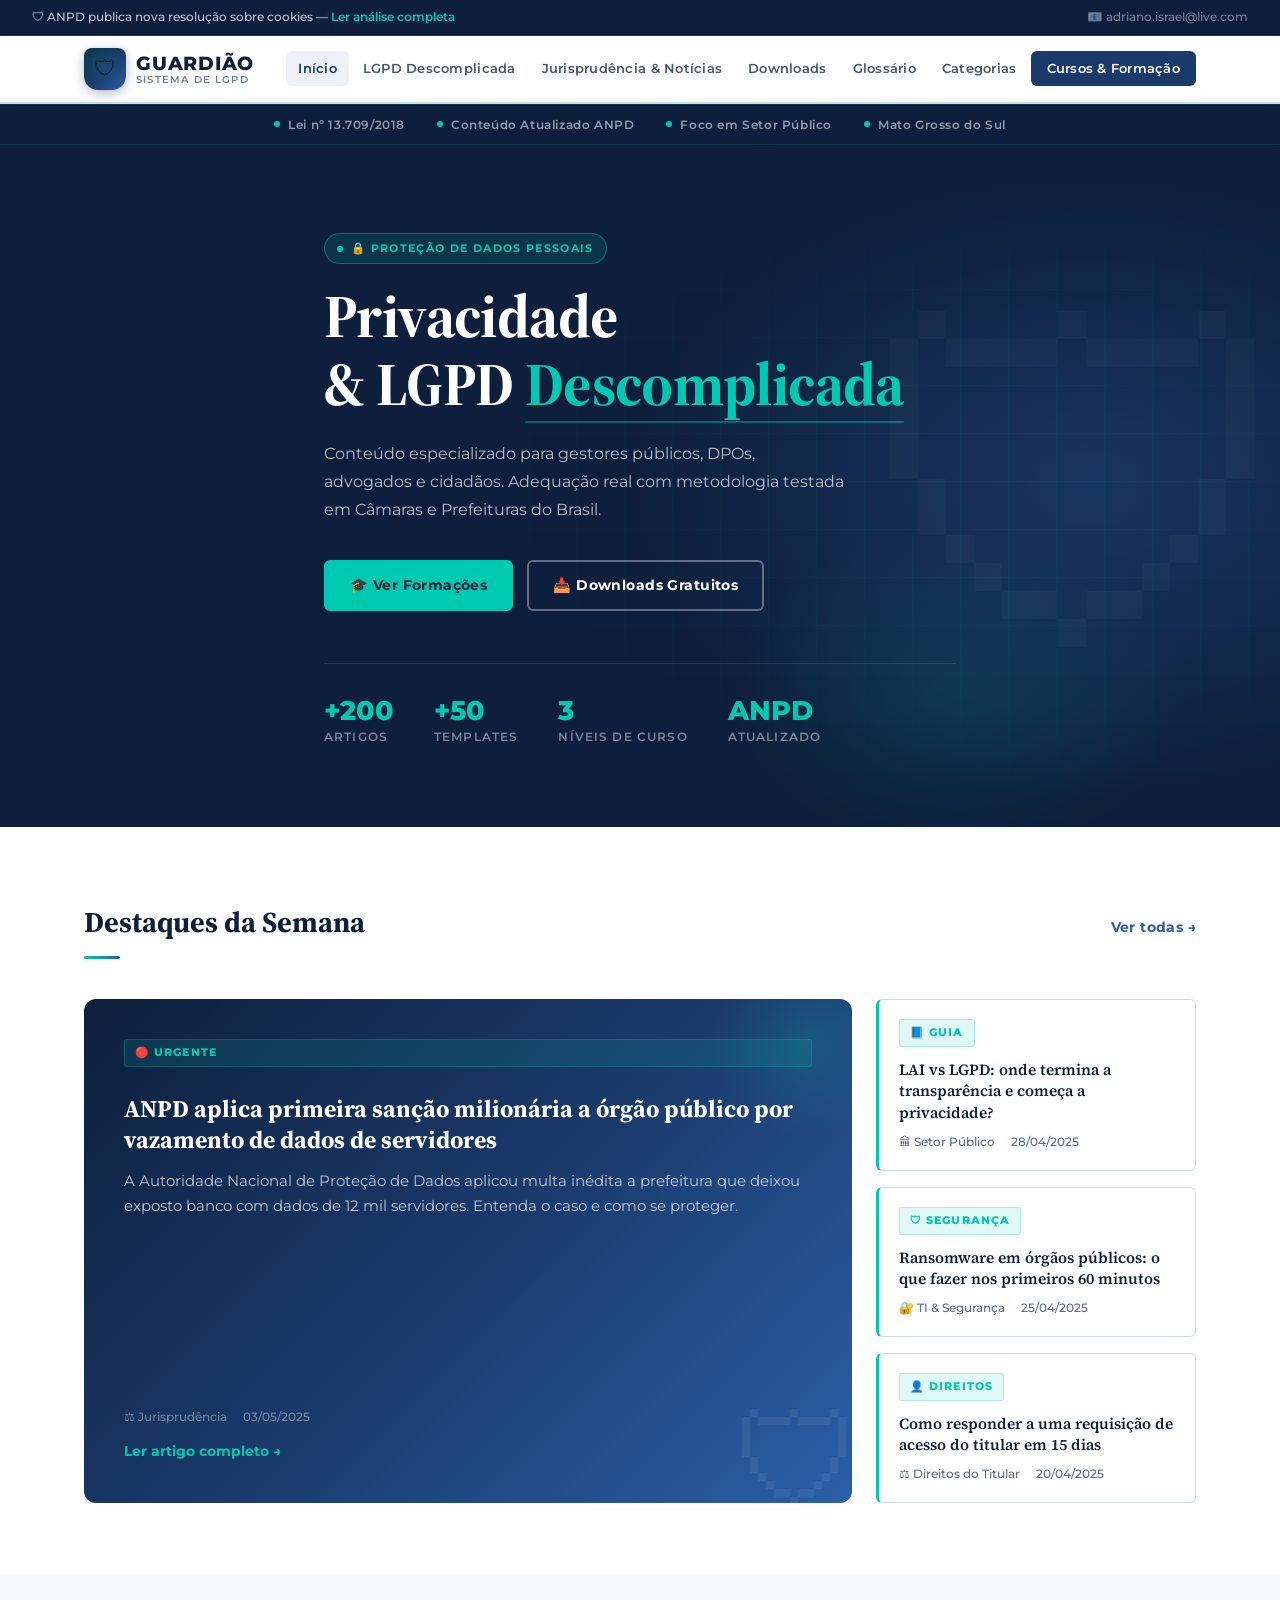
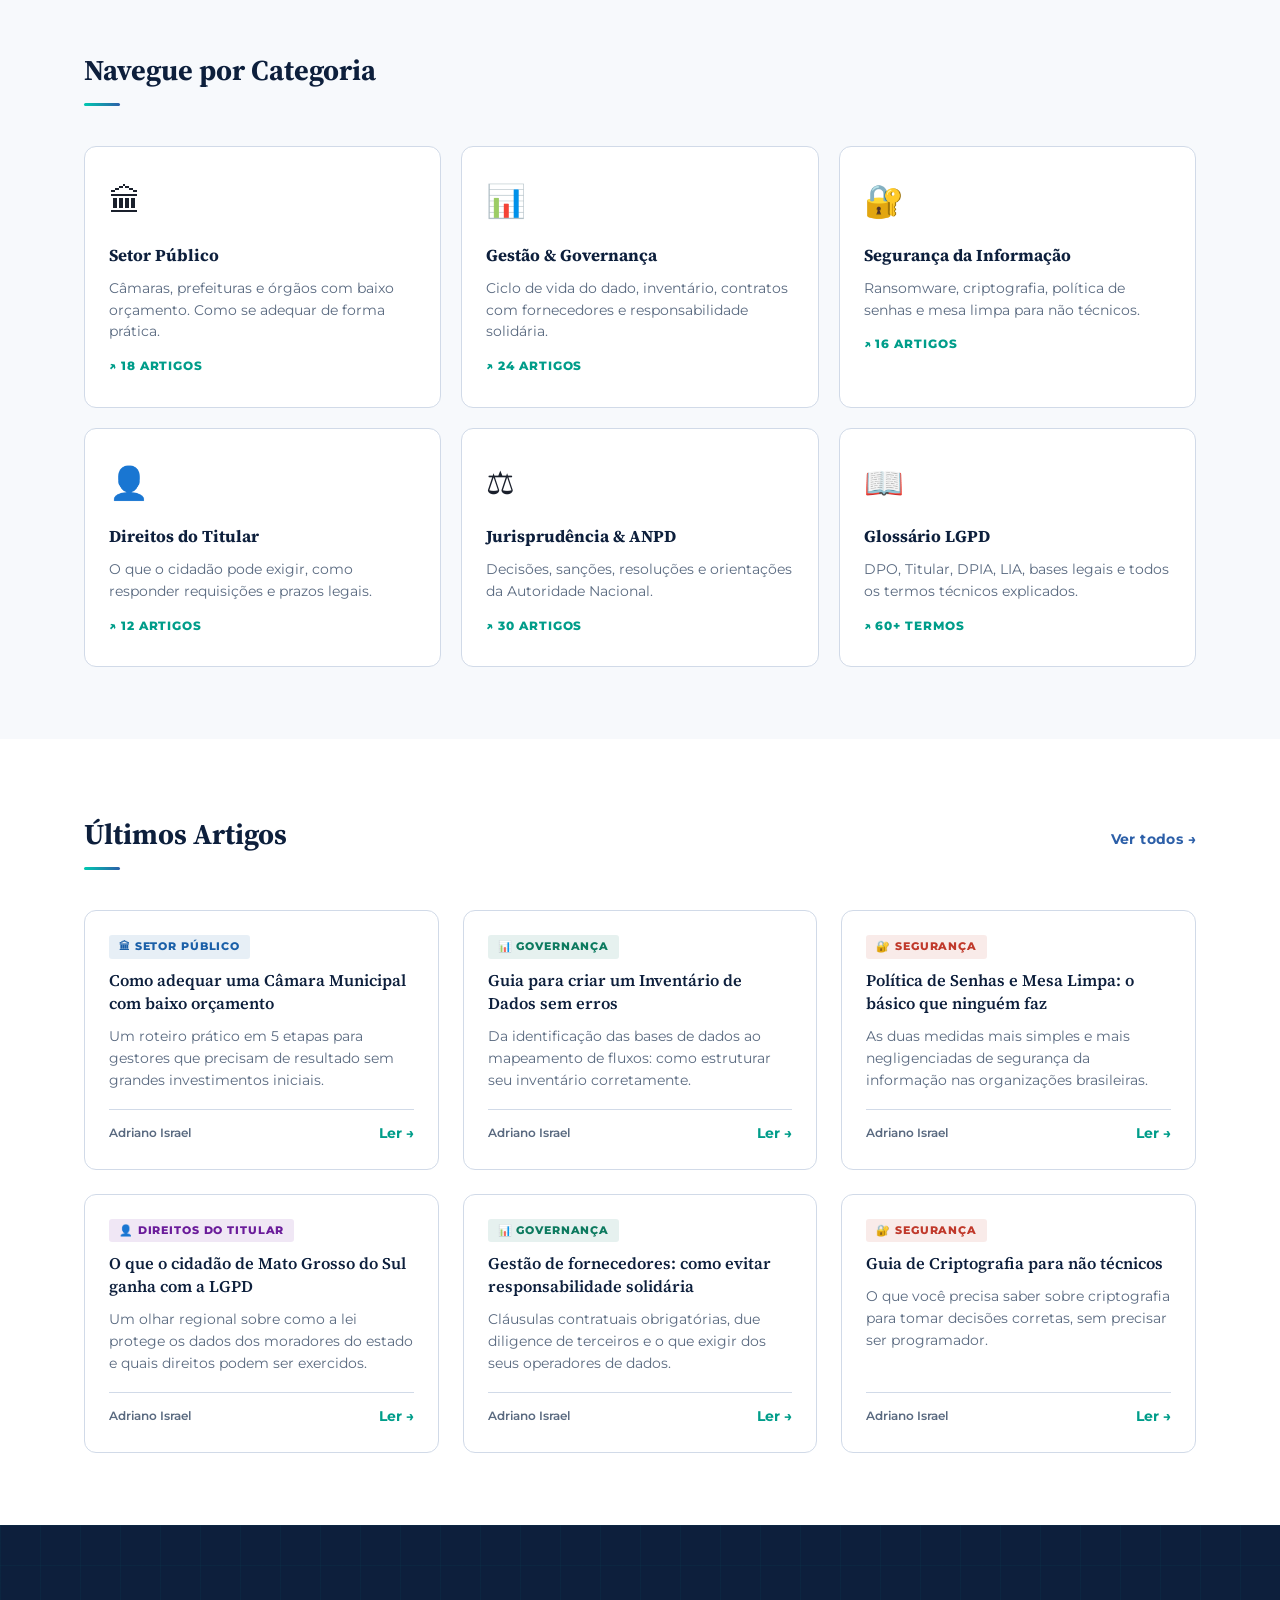
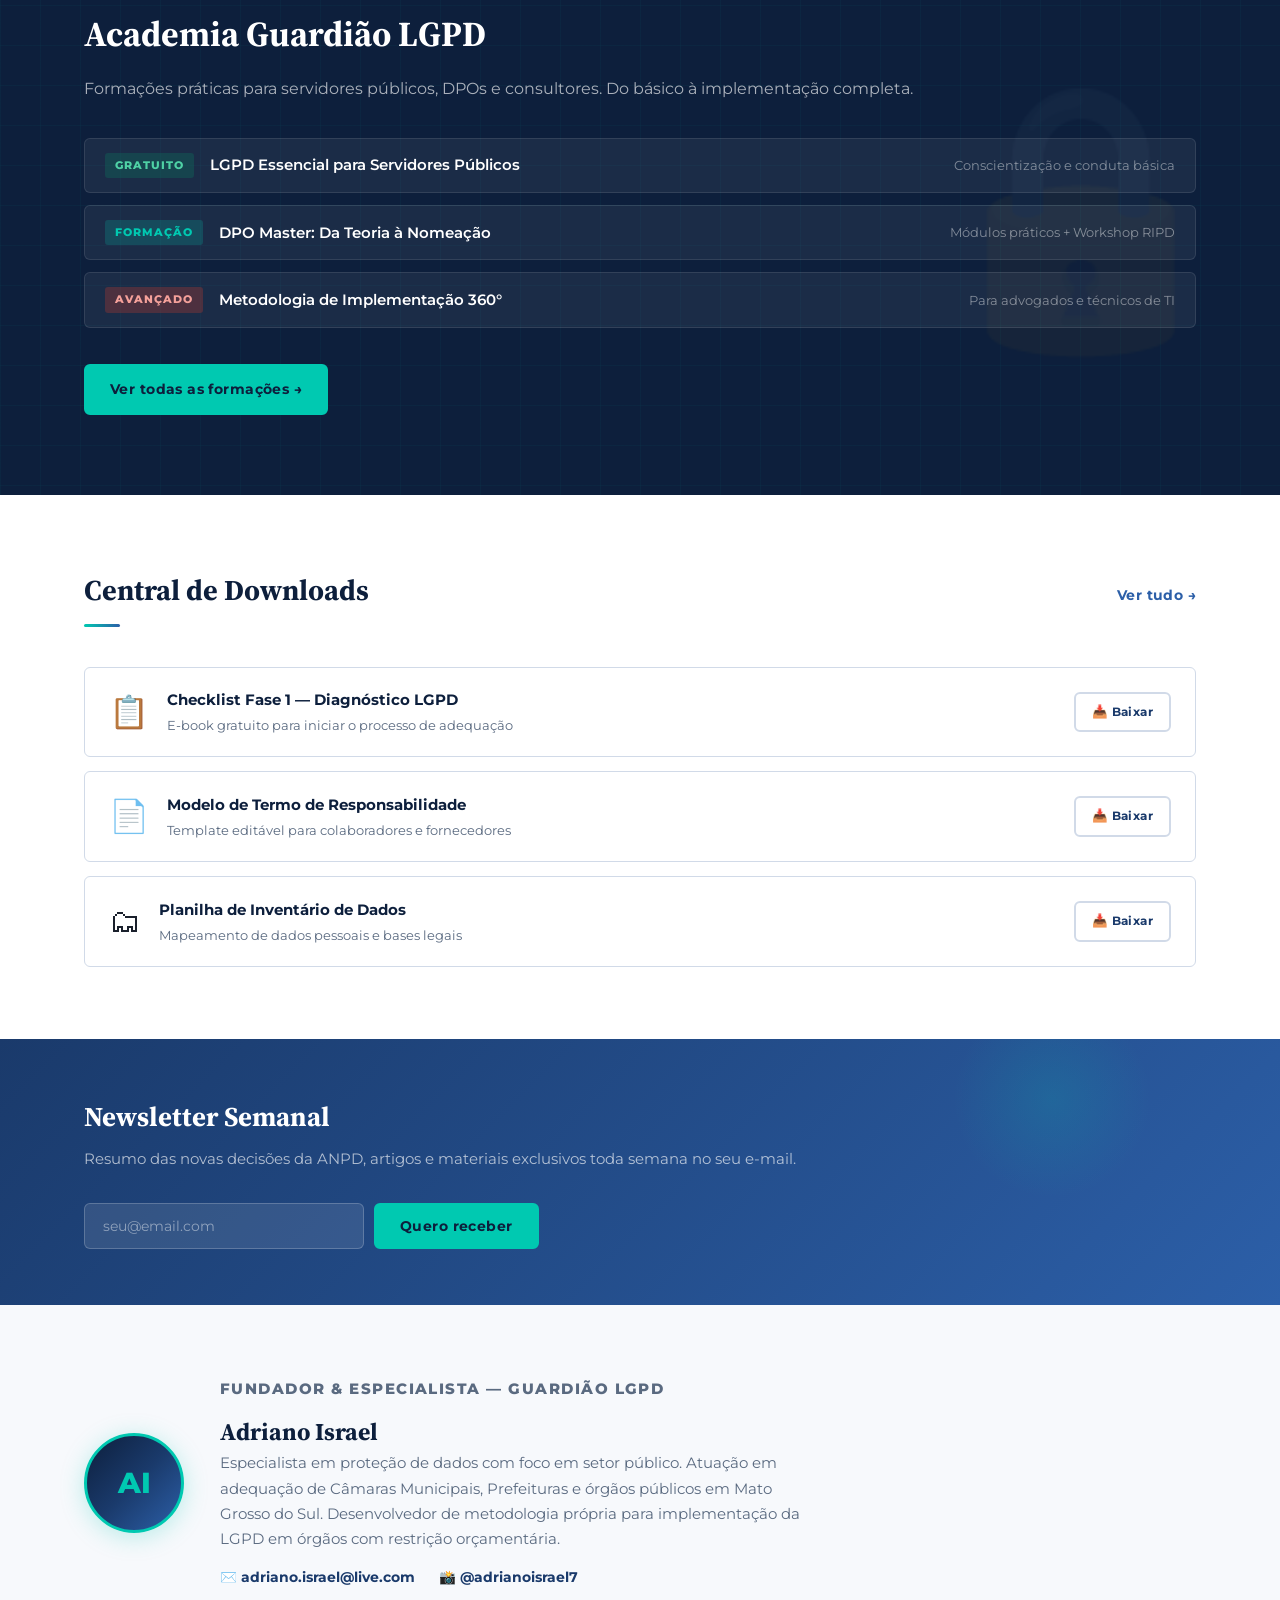
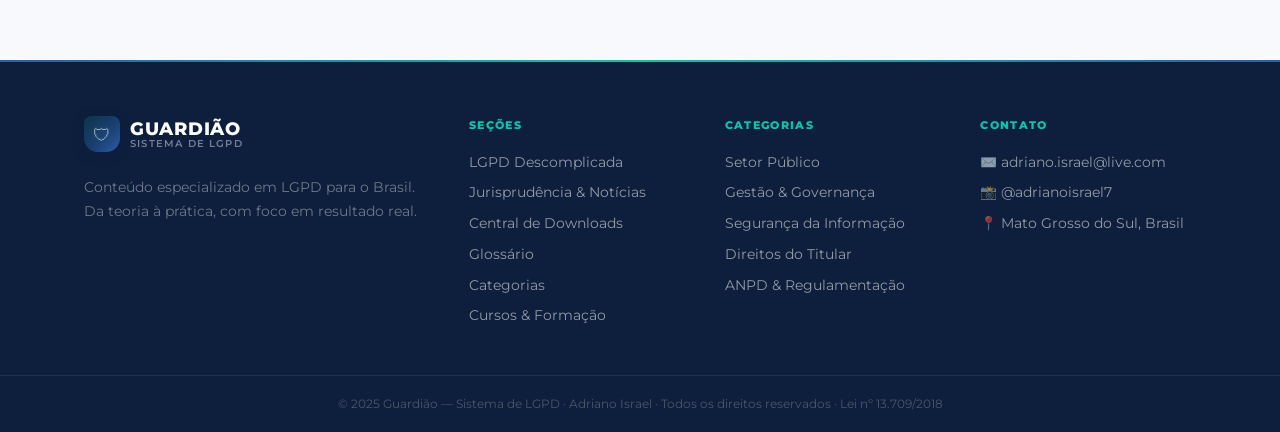
==== commit b682691d: "Atualização de estilo" ====
--- a/index.html
+++ b/index.html
@@ -3,37 +3,39 @@
 <head>
   <meta charset="UTF-8" />
   <meta name="viewport" content="width=device-width, initial-scale=1.0"/>
-  <title>Blog LGPD | Proteção de Dados Descomplicada</title>
-  <meta name="description" content="Blog especializado em LGPD, privacidade e proteção de dados para setor público e privado. Conteúdo educativo, cursos e consultoria.">
+  <title>Guardião | Sistema de LGPD — Proteção de Dados Descomplicada</title>
+  <meta name="description" content="Sistema especializado em LGPD, privacidade e proteção de dados para setor público e privado. Conteúdo educativo, cursos e consultoria.">
   <link rel="preconnect" href="https://fonts.googleapis.com">
-  <link href="https://fonts.googleapis.com/css2?family=Playfair+Display:wght@400;600;700;900&family=Source+Sans+3:wght@300;400;500;600&display=swap" rel="stylesheet">
+  <link href="https://fonts.googleapis.com/css2?family=Montserrat:wght@400;500;600;700;800;900&family=Source+Serif+4:ital,wght@0,300;0,400;0,600;0,700;1,400&family=JetBrains+Mono:wght@400;500&display=swap" rel="stylesheet">
   <link rel="stylesheet" href="assets/css/style.css">
 </head>
 <body>
 
   <!-- TOPBAR -->
   <div class="topbar">
-    <span>📋 ANPD publica nova resolução sobre cookies — <a href="pages/noticias.html">Leia mais</a></span>
-    <span class="topbar-right">📧 <span id="contactEmail"></span></span>
+    <span>🛡 ANPD publica nova resolução sobre cookies — <a href="pages/noticias.html">Ler análise completa</a></span>
+    <span class="topbar-right" id="contactEmail">📧 adriano.israel@live.com</span>
   </div>
 
   <!-- HEADER -->
   <header class="header" id="header">
     <div class="container header-inner">
-      <div class="logo">
-        <span class="logo-icon">⚖</span>
-        <div>
-          <span class="logo-title">Blog <strong>LGPD</strong></span>
-          <span class="logo-sub">Proteção de Dados & Privacidade</span>
-        </div>
-      </div>
+      <a href="index.html" class="logo">
+        <div class="logo-shield">
+          <span class="logo-shield-icon">🛡</span>
+        </div>
+        <div class="logo-text-wrap">
+          <span class="logo-title">Guardião<span></span></span>
+          <span class="logo-sub">Sistema de LGPD</span>
+        </div>
+      </a>
       <nav class="nav" id="nav">
-        <a href="index.html" class="nav-link active">Home</a>
+        <a href="index.html" class="nav-link active">Início</a>
         <a href="pages/lgpd-descomplicada.html" class="nav-link">LGPD Descomplicada</a>
         <a href="pages/noticias.html" class="nav-link">Jurisprudência & Notícias</a>
         <a href="pages/downloads.html" class="nav-link">Downloads</a>
         <a href="pages/glossario.html" class="nav-link">Glossário</a>
-        <a href="pages/categorias.html" class="nav-link">Categoria</a>
+        <a href="pages/categorias.html" class="nav-link">Categorias</a>
         <a href="pages/cursos.html" class="nav-link nav-cta">Cursos & Formação</a>
       </nav>
       <button class="menu-toggle" id="menuToggle" aria-label="Menu">
@@ -42,13 +44,28 @@
     </div>
   </header>
 
+  <!-- SECURITY STRIP -->
+  <div class="security-strip">
+    <div class="container security-strip-inner">
+      <div class="security-item"><span class="dot"></span> Lei nº 13.709/2018</div>
+      <div class="security-item"><span class="dot"></span> Conteúdo Atualizado ANPD</div>
+      <div class="security-item"><span class="dot"></span> Foco em Setor Público</div>
+      <div class="security-item"><span class="dot"></span> Mato Grosso do Sul</div>
+    </div>
+  </div>
+
   <!-- HERO -->
   <section class="hero">
     <div class="hero-bg"></div>
     <div class="container hero-content">
-      <div class="hero-badge">🔒 Lei nº 13.709/2018</div>
-      <h1 class="hero-title">Privacidade de Dados<br><em>Descomplicada</em></h1>
-      <p class="hero-desc">Conteúdo especializado em LGPD para gestores públicos, DPOs, advogados e cidadãos. Da teoria à prática, com foco em resultado.</p>
+      <div class="hero-badge">🔒 Proteção de Dados Pessoais</div>
+      <h1 class="hero-title">
+        Privacidade<br>& LGPD <em>Descomplicada</em>
+      </h1>
+      <p class="hero-desc">
+        Conteúdo especializado para gestores públicos, DPOs, advogados e cidadãos.
+        Adequação real com metodologia testada em Câmaras e Prefeituras do Brasil.
+      </p>
       <div class="hero-actions">
         <a href="pages/cursos.html" class="btn btn-primary">🎓 Ver Formações</a>
         <a href="pages/downloads.html" class="btn btn-outline">📥 Downloads Gratuitos</a>
@@ -73,7 +90,7 @@
         <article class="destaque-card destaque-principal">
           <div class="card-tag">🔴 Urgente</div>
           <h3>ANPD aplica primeira sanção milionária a órgão público por vazamento de dados de servidores</h3>
-          <p>A Autoridade Nacional de Proteção de Dados concluiu investigação e aplicou multa inédita a prefeitura que deixou exposto banco com dados de 12 mil servidores. Entenda o caso e como se proteger.</p>
+          <p>A Autoridade Nacional de Proteção de Dados aplicou multa inédita a prefeitura que deixou exposto banco com dados de 12 mil servidores. Entenda o caso e como se proteger.</p>
           <div class="card-meta"><span>⚖ Jurisprudência</span><span>03/05/2025</span></div>
           <a href="pages/artigo.html?file=/blog-lgpd/content/noticias/sancao-milionaria-orgao-publico.md" class="btn-text">Ler artigo completo →</a>
         </article>
@@ -81,17 +98,17 @@
           <article class="mini-card">
             <div class="card-tag">📘 Guia</div>
             <h4>LAI vs LGPD: onde termina a transparência e começa a privacidade?</h4>
-            <div class="card-meta"><span>Setor Público</span><span>28/04/2025</span></div>
+            <div class="card-meta"><span>🏛 Setor Público</span><span>28/04/2025</span></div>
           </article>
           <article class="mini-card">
             <div class="card-tag">🛡 Segurança</div>
             <h4>Ransomware em órgãos públicos: o que fazer nos primeiros 60 minutos</h4>
-            <div class="card-meta"><span>TI & Segurança</span><span>25/04/2025</span></div>
+            <div class="card-meta"><span>🔐 TI & Segurança</span><span>25/04/2025</span></div>
           </article>
           <article class="mini-card">
             <div class="card-tag">👤 Direitos</div>
             <h4>Como responder a uma requisição de acesso do titular em 15 dias</h4>
-            <div class="card-meta"><span>Direitos do Titular</span><span>20/04/2025</span></div>
+            <div class="card-meta"><span>⚖ Direitos do Titular</span><span>20/04/2025</span></div>
           </article>
         </div>
       </div>
@@ -105,41 +122,41 @@
         <h2>Navegue por Categoria</h2>
       </div>
       <div class="cat-grid">
-        <a href="pages/lgpd-descomplicada.html" class="cat-card">
-          <div class="cat-icon">🏛</div>
+        <a href="pages/categorias.html" class="cat-card">
+          <span class="cat-icon">🏛</span>
           <h3>Setor Público</h3>
           <p>Câmaras, prefeituras e órgãos com baixo orçamento. Como se adequar de forma prática.</p>
-          <span class="cat-count">18 artigos</span>
-        </a>
-        <a href="pages/lgpd-descomplicada.html" class="cat-card">
-          <div class="cat-icon">📊</div>
+          <span class="cat-count">↗ 18 artigos</span>
+        </a>
+        <a href="pages/categorias.html" class="cat-card">
+          <span class="cat-icon">📊</span>
           <h3>Gestão & Governança</h3>
           <p>Ciclo de vida do dado, inventário, contratos com fornecedores e responsabilidade solidária.</p>
-          <span class="cat-count">24 artigos</span>
-        </a>
-        <a href="pages/lgpd-descomplicada.html" class="cat-card">
-          <div class="cat-icon">🔐</div>
+          <span class="cat-count">↗ 24 artigos</span>
+        </a>
+        <a href="pages/categorias.html" class="cat-card">
+          <span class="cat-icon">🔐</span>
           <h3>Segurança da Informação</h3>
           <p>Ransomware, criptografia, política de senhas e mesa limpa para não técnicos.</p>
-          <span class="cat-count">16 artigos</span>
-        </a>
-        <a href="pages/lgpd-descomplicada.html" class="cat-card">
-          <div class="cat-icon">👤</div>
+          <span class="cat-count">↗ 16 artigos</span>
+        </a>
+        <a href="pages/categorias.html" class="cat-card">
+          <span class="cat-icon">👤</span>
           <h3>Direitos do Titular</h3>
           <p>O que o cidadão pode exigir, como responder requisições e prazos legais.</p>
-          <span class="cat-count">12 artigos</span>
+          <span class="cat-count">↗ 12 artigos</span>
         </a>
         <a href="pages/noticias.html" class="cat-card">
-          <div class="cat-icon">⚖</div>
+          <span class="cat-icon">⚖</span>
           <h3>Jurisprudência & ANPD</h3>
           <p>Decisões, sanções, resoluções e orientações da Autoridade Nacional.</p>
-          <span class="cat-count">30 artigos</span>
+          <span class="cat-count">↗ 30 artigos</span>
         </a>
         <a href="pages/glossario.html" class="cat-card">
-          <div class="cat-icon">📖</div>
+          <span class="cat-icon">📖</span>
           <h3>Glossário LGPD</h3>
           <p>DPO, Titular, DPIA, LIA, bases legais e todos os termos técnicos explicados.</p>
-          <span class="cat-count">60+ termos</span>
+          <span class="cat-count">↗ 60+ termos</span>
         </a>
       </div>
     </div>
@@ -150,11 +167,11 @@
     <div class="container">
       <div class="section-header">
         <h2>Últimos Artigos</h2>
-        <a href="pages/lgpd-descomplicada.html" class="ver-mais">Ver todos →</a>
+        <a href="pages/categorias.html" class="ver-mais">Ver todos →</a>
       </div>
       <div class="artigos-grid">
         <article class="artigo-card">
-          <div class="artigo-cat setor">Setor Público</div>
+          <div class="artigo-cat setor">🏛 Setor Público</div>
           <h3>Como adequar uma Câmara Municipal com baixo orçamento</h3>
           <p>Um roteiro prático em 5 etapas para gestores que precisam de resultado sem grandes investimentos iniciais.</p>
           <div class="artigo-footer">
@@ -163,7 +180,7 @@
           </div>
         </article>
         <article class="artigo-card">
-          <div class="artigo-cat governanca">Governança</div>
+          <div class="artigo-cat governanca">📊 Governança</div>
           <h3>Guia para criar um Inventário de Dados sem erros</h3>
           <p>Da identificação das bases de dados ao mapeamento de fluxos: como estruturar seu inventário corretamente.</p>
           <div class="artigo-footer">
@@ -172,7 +189,7 @@
           </div>
         </article>
         <article class="artigo-card">
-          <div class="artigo-cat seguranca">Segurança</div>
+          <div class="artigo-cat seguranca">🔐 Segurança</div>
           <h3>Política de Senhas e Mesa Limpa: o básico que ninguém faz</h3>
           <p>As duas medidas mais simples e mais negligenciadas de segurança da informação nas organizações brasileiras.</p>
           <div class="artigo-footer">
@@ -181,7 +198,7 @@
           </div>
         </article>
         <article class="artigo-card">
-          <div class="artigo-cat direitos">Direitos do Titular</div>
+          <div class="artigo-cat direitos">👤 Direitos do Titular</div>
           <h3>O que o cidadão de Mato Grosso do Sul ganha com a LGPD</h3>
           <p>Um olhar regional sobre como a lei protege os dados dos moradores do estado e quais direitos podem ser exercidos.</p>
           <div class="artigo-footer">
@@ -190,7 +207,7 @@
           </div>
         </article>
         <article class="artigo-card">
-          <div class="artigo-cat governanca">Governança</div>
+          <div class="artigo-cat governanca">📊 Governança</div>
           <h3>Gestão de fornecedores: como evitar responsabilidade solidária</h3>
           <p>Cláusulas contratuais obrigatórias, due diligence de terceiros e o que exigir dos seus operadores de dados.</p>
           <div class="artigo-footer">
@@ -199,7 +216,7 @@
           </div>
         </article>
         <article class="artigo-card">
-          <div class="artigo-cat seguranca">Segurança</div>
+          <div class="artigo-cat seguranca">🔐 Segurança</div>
           <h3>Guia de Criptografia para não técnicos</h3>
           <p>O que você precisa saber sobre criptografia para tomar decisões corretas, sem precisar ser programador.</p>
           <div class="artigo-footer">
@@ -215,7 +232,7 @@
   <section class="section-cta">
     <div class="container cta-inner">
       <div class="cta-text">
-        <h2>Academia LGPD</h2>
+        <h2>Academia Guardião LGPD</h2>
         <p>Formações práticas para servidores públicos, DPOs e consultores. Do básico à implementação completa.</p>
         <div class="cursos-preview">
           <div class="curso-item">
@@ -230,11 +247,11 @@
           </div>
           <div class="curso-item">
             <span class="curso-nivel avancado">Avançado</span>
-            <strong>Metodologia de Implementação 360º</strong>
+            <strong>Metodologia de Implementação 360°</strong>
             <span>Para advogados e técnicos de TI</span>
           </div>
         </div>
-        <a href="pages/cursos.html" class="btn btn-white">Ver todas as formações →</a>
+        <a href="pages/cursos.html" class="btn btn-primary">Ver todas as formações →</a>
       </div>
     </div>
   </section>
@@ -261,7 +278,7 @@
             <h4>Modelo de Termo de Responsabilidade</h4>
             <p>Template editável para colaboradores e fornecedores</p>
           </div>
-          <a href="https://docs.google.com/document/d/11427WGi9Vo7BJHS-fzWpq5HEm51y8I6T/edit?usp=drive_link&ouid=113654629868902498190&rtpof=true&sd=true" class="btn btn-outline btn-sm">📥 Baixar</a>
+          <a href="https://docs.google.com/document/d/11427WGi9Vo7BJHS-fzWpq5HEm51y8I6T/edit?usp=drive_link" class="btn btn-outline btn-sm">📥 Baixar</a>
         </div>
         <div class="download-card">
           <div class="download-icon">🗂</div>
@@ -269,7 +286,7 @@
             <h4>Planilha de Inventário de Dados</h4>
             <p>Mapeamento de dados pessoais e bases legais</p>
           </div>
-          <a href="https://docs.google.com/spreadsheets/d/1qSDPGTg39gOju3tE3MCVQftLQtHDyWve/edit?usp=drive_link&ouid=113654629868902498190&rtpof=true&sd=true" class="btn btn-outline btn-sm">📥 Baixar</a>
+          <a href="https://docs.google.com/spreadsheets/d/1qSDPGTg39gOju3tE3MCVQftLQtHDyWve/edit?usp=drive_link" class="btn btn-outline btn-sm">📥 Baixar</a>
         </div>
       </div>
     </div>
@@ -294,8 +311,8 @@
     <div class="container autor-section">
       <div class="autor-avatar">AI</div>
       <div class="autor-info">
+        <p class="autor-cargo">Fundador & Especialista — Guardião LGPD</p>
         <h2>Adriano Israel</h2>
-        <p class="autor-cargo">Fundador & Responsável pelo Blog LGPD</p>
         <p>Especialista em proteção de dados com foco em setor público. Atuação em adequação de Câmaras Municipais, Prefeituras e órgãos públicos em Mato Grosso do Sul. Desenvolvedor de metodologia própria para implementação da LGPD em órgãos com restrição orçamentária.</p>
         <div class="autor-contatos">
           <a href="mailto:adriano.israel@live.com">✉️ adriano.israel@live.com</a>
@@ -309,14 +326,14 @@
   <footer class="footer">
     <div class="container footer-grid">
       <div>
-        <div class="logo">
-          <span class="logo-icon">⚖</span>
-          <div>
-            <span class="logo-title">Blog <strong>LGPD</strong></span>
-            <span class="logo-sub">Proteção de Dados & Privacidade</span>
-          </div>
-        </div>
-        <p class="footer-desc">Conteúdo especializado em LGPD para o Brasil. Da teoria à prática.</p>
+        <a href="index.html" class="logo" style="margin-bottom: 12px; display:inline-flex;">
+          <div class="logo-shield" style="width:36px;height:36px;"><span class="logo-shield-icon" style="font-size:1.1rem;">🛡</span></div>
+          <div class="logo-text-wrap">
+            <span class="logo-title" style="color:white;font-size:1.1rem;">Guardião<span style="color:var(--cyan)"></span></span>
+            <span class="logo-sub">Sistema de LGPD</span>
+          </div>
+        </a>
+        <p class="footer-desc">Conteúdo especializado em LGPD para o Brasil. Da teoria à prática, com foco em resultado real.</p>
       </div>
       <div>
         <h4>Seções</h4>
@@ -332,50 +349,37 @@
       <div>
         <h4>Categorias</h4>
         <ul>
-          <li><a href="#">Setor Público</a></li>
-          <li><a href="#">Gestão & Governança</a></li>
-          <li><a href="#">Segurança da Informação</a></li>
-          <li><a href="#">Direitos do Titular</a></li>
-          <li><a href="#">ANPD & Regulamentação</a></li>
+          <li><a href="pages/categorias.html">Setor Público</a></li>
+          <li><a href="pages/categorias.html">Gestão & Governança</a></li>
+          <li><a href="pages/categorias.html">Segurança da Informação</a></li>
+          <li><a href="pages/categorias.html">Direitos do Titular</a></li>
+          <li><a href="pages/categorias.html">ANPD & Regulamentação</a></li>
         </ul>
       </div>
       <div>
         <h4>Contato</h4>
         <ul>
-          <li>✉️ <span id="footerEmail"></span></li>
+          <li>✉️ adriano.israel@live.com</li>
           <li>📸 @adrianoisrael7</li>
           <li>📍 Mato Grosso do Sul, Brasil</li>
         </ul>
       </div>
     </div>
     <div class="footer-bottom">
-      <p>© 2025 Blog LGPD · Adriano Israel · Todos os direitos reservados · Lei nº 13.709/2018</p>
+      <p>© 2025 Guardião — Sistema de LGPD · Adriano Israel · Todos os direitos reservados · Lei nº 13.709/2018</p>
     </div>
   </footer>
 
   <script src="assets/js/script.js"></script>
   <script>
-    // Ofuscar email contra coleta automatizada
     document.addEventListener('DOMContentLoaded', function() {
       const emailParts = ['adriano.israel', '@', 'live.com'];
       const fullEmail = emailParts.join('');
-      
-      const contactEmail = document.getElementById('contactEmail');
-      if (contactEmail) {
-        contactEmail.textContent = fullEmail;
-        contactEmail.style.cursor = 'pointer';
-        contactEmail.addEventListener('click', function() {
-          window.location.href = 'mailto:' + fullEmail;
-        });
-      }
-      
-      const footerEmail = document.getElementById('footerEmail');
-      if (footerEmail) {
-        footerEmail.textContent = fullEmail;
-        footerEmail.style.cursor = 'pointer';
-        footerEmail.addEventListener('click', function() {
-          window.location.href = 'mailto:' + fullEmail;
-        });
+      const el = document.getElementById('contactEmail');
+      if (el) {
+        el.textContent = '📧 ' + fullEmail;
+        el.style.cursor = 'pointer';
+        el.addEventListener('click', () => { window.location.href = 'mailto:' + fullEmail; });
       }
     });
   </script>
--- a/assets/css/style.css
+++ b/assets/css/style.css
@@ -1,36 +1,58 @@
 /* ============================================
-   BLOG LGPD — style.css
-   Paleta: Azul marinho institucional + dourado
-   Fontes: Playfair Display + Source Sans 3
+   GUARDIÃO — Sistema de LGPD
+   Identidade Visual: Escudo | Águia | Proteção
+   Paleta: Azul institucional + Ciano tecnológico
+   Fontes: Montserrat + Source Serif 4
 ============================================ */
 
+@import url('https://fonts.googleapis.com/css2?family=Montserrat:wght@400;500;600;700;800;900&family=Source+Serif+4:ital,wght@0,300;0,400;0,600;0,700;1,400&family=JetBrains+Mono:wght@400;500&display=swap');
+
 :root {
-  --navy: #0d1b2a;
-  --navy-mid: #1a2e45;
-  --navy-light: #234060;
-  --gold: #c9a84c;
-  --gold-light: #e4c97e;
-  --off-white: #f7f5f0;
-  --gray-bg: #f0ede8;
-  --gray-border: #ddd8d0;
-  --text: #1a1a1a;
-  --text-muted: #666;
-  --white: #ffffff;
-  --setor: #1565c0;
-  --governanca: #2e7d32;
-  --seguranca: #b71c1c;
-  --direitos: #6a1b9a;
-  --radius: 4px;
-  --shadow: 0 2px 12px rgba(13,27,42,0.10);
-  --shadow-lg: 0 8px 32px rgba(13,27,42,0.15);
+  /* ── Paleta Guardião ── */
+  --navy-deep:    #0d1f3c;
+  --navy:         #1a3a6b;
+  --navy-mid:     #2c5fa8;
+  --navy-light:   #3d74c4;
+  --cyan:         #00c9b1;
+  --cyan-dark:    #009d8a;
+  --cyan-glow:    rgba(0, 201, 177, 0.15);
+  --steel:        #4a5568;
+  --steel-light:  #718096;
+  --off-white:    #f7f9fc;
+  --gray-bg:      #eef1f7;
+  --gray-border:  #d1dae8;
+  --text:         #1a202c;
+  --text-muted:   #5a6a80;
+  --white:        #ffffff;
+
+  /* ── Semânticas ── */
+  --primary:      var(--navy);
+  --accent:       var(--cyan);
+  --surface:      var(--white);
+
+  /* ── Categoria cores ── */
+  --setor:        #1a5fa8;
+  --governanca:   #0d7a5f;
+  --seguranca:    #c0392b;
+  --direitos:     #6a1b9a;
+
+  /* ── Utilitários ── */
+  --radius:       6px;
+  --radius-lg:    12px;
+  --shadow:       0 2px 16px rgba(13, 31, 60, 0.10);
+  --shadow-lg:    0 8px 40px rgba(13, 31, 60, 0.18);
+  --shadow-cyan:  0 4px 24px rgba(0, 201, 177, 0.25);
+  --transition:   0.22s ease;
+
+  /* ── Shield pattern ── */
+  --shield-gradient: linear-gradient(135deg, var(--navy-deep) 0%, var(--navy) 50%, var(--navy-mid) 100%);
 }
 
 *, *::before, *::after { box-sizing: border-box; margin: 0; padding: 0; }
-
 html { scroll-behavior: smooth; }
 
 body {
-  font-family: 'Source Sans 3', sans-serif;
+  font-family: 'Montserrat', sans-serif;
   color: var(--text);
   background: var(--white);
   line-height: 1.65;
@@ -41,24 +63,26 @@
 img { max-width: 100%; }
 
 .container {
-  max-width: 1140px;
+  max-width: 1160px;
   margin: 0 auto;
   padding: 0 24px;
 }
 
 /* ── TOPBAR ── */
 .topbar {
-  background: var(--navy);
-  color: rgba(255,255,255,0.8);
-  font-size: 0.82rem;
-  padding: 8px 32px;
+  background: var(--navy-deep);
+  color: rgba(255,255,255,0.75);
+  font-size: 0.78rem;
+  font-weight: 500;
+  padding: 7px 32px;
   display: flex;
   justify-content: space-between;
   align-items: center;
   gap: 12px;
-}
-.topbar a { color: var(--gold-light); }
-.topbar-right { opacity: 0.7; }
+  border-bottom: 1px solid rgba(0, 201, 177, 0.2);
+}
+.topbar a { color: var(--cyan); font-weight: 600; }
+.topbar-right { opacity: 0.6; }
 
 /* ── HEADER ── */
 .header {
@@ -66,55 +90,87 @@
   top: 0;
   z-index: 100;
   background: var(--white);
-  border-bottom: 2px solid var(--gold);
+  border-bottom: 2px solid var(--gray-border);
   box-shadow: var(--shadow);
+  transition: box-shadow var(--transition);
+}
+.header.scrolled {
+  box-shadow: 0 4px 28px rgba(13, 31, 60, 0.15);
+  border-bottom-color: var(--cyan);
 }
 .header-inner {
   display: flex;
   align-items: center;
   justify-content: space-between;
-  padding-top: 14px;
-  padding-bottom: 14px;
+  padding-top: 12px;
+  padding-bottom: 12px;
   gap: 24px;
 }
+
+/* ── LOGO ── */
 .logo {
   display: flex;
   align-items: center;
-  gap: 12px;
-}
-.logo-icon {
-  font-size: 2rem;
-  color: var(--gold);
-  line-height: 1;
-}
+  gap: 10px;
+  text-decoration: none;
+}
+.logo-shield {
+  width: 42px;
+  height: 42px;
+  background: var(--shield-gradient);
+  border-radius: 8px 8px 14px 14px;
+  display: flex;
+  align-items: center;
+  justify-content: center;
+  position: relative;
+  overflow: hidden;
+  flex-shrink: 0;
+  box-shadow: 0 3px 12px rgba(13, 31, 60, 0.3);
+}
+.logo-shield::before {
+  content: '';
+  position: absolute;
+  inset: 0;
+  background: linear-gradient(135deg, rgba(0,201,177,0.15) 0%, transparent 60%);
+}
+.logo-shield-icon {
+  font-size: 1.4rem;
+  position: relative;
+  z-index: 1;
+  filter: drop-shadow(0 0 6px rgba(0,201,177,0.6));
+}
+.logo-text-wrap { display: flex; flex-direction: column; line-height: 1.1; }
 .logo-title {
-  display: block;
-  font-family: 'Playfair Display', serif;
-  font-size: 1.35rem;
-  color: var(--navy);
+  font-family: 'Montserrat', sans-serif;
+  font-size: 1.2rem;
+  font-weight: 800;
+  color: var(--navy-deep);
+  letter-spacing: 0.04em;
+  text-transform: uppercase;
+}
+.logo-title span { color: var(--cyan-dark); }
+.logo-sub {
+  font-size: 0.62rem;
+  font-weight: 600;
+  color: var(--steel-light);
+  letter-spacing: 0.12em;
+  text-transform: uppercase;
+}
+
+/* ── NAV ── */
+.nav {
+  display: flex;
+  align-items: center;
+  gap: 2px;
+}
+.nav-link {
+  padding: 7px 12px;
+  font-size: 0.82rem;
+  font-weight: 600;
+  color: var(--steel);
+  border-radius: var(--radius);
+  transition: all var(--transition);
   letter-spacing: 0.02em;
-}
-.logo-title strong { color: var(--gold); }
-.logo-sub {
-  display: block;
-  font-size: 0.72rem;
-  color: var(--text-muted);
-  letter-spacing: 0.08em;
-  text-transform: uppercase;
-  margin-top: -2px;
-}
-.nav {
-  display: flex;
-  align-items: center;
-  gap: 4px;
-}
-.nav-link {
-  padding: 8px 14px;
-  font-size: 0.9rem;
-  font-weight: 500;
-  color: var(--navy);
-  border-radius: var(--radius);
-  transition: background 0.2s, color 0.2s;
   white-space: nowrap;
 }
 .nav-link:hover, .nav-link.active {
@@ -122,12 +178,23 @@
   color: var(--navy);
 }
 .nav-cta {
-  background: var(--gold);
-  color: var(--navy) !important;
-  font-weight: 700;
-  padding: 8px 18px;
-}
-.nav-cta:hover { background: var(--gold-light); }
+  background: var(--navy);
+  color: var(--white) !important;
+  padding: 7px 16px;
+  position: relative;
+  overflow: hidden;
+}
+.nav-cta::before {
+  content: '';
+  position: absolute;
+  inset: 0;
+  background: linear-gradient(90deg, transparent, rgba(0,201,177,0.15), transparent);
+  transform: translateX(-100%);
+  transition: transform 0.4s ease;
+}
+.nav-cta:hover { background: var(--navy-mid) !important; }
+.nav-cta:hover::before { transform: translateX(100%); }
+
 .menu-toggle {
   display: none;
   flex-direction: column;
@@ -142,90 +209,138 @@
   width: 24px;
   height: 2px;
   background: var(--navy);
-  transition: 0.3s;
+  border-radius: 2px;
+  transition: var(--transition);
 }
 
 /* ── HERO ── */
 .hero {
   position: relative;
-  background: var(--navy);
+  background: var(--navy-deep);
   color: var(--white);
-  padding: 80px 0 70px;
+  padding: 88px 0 80px;
   overflow: hidden;
 }
+
+/* Circuit board pattern */
+.hero::before {
+  content: '';
+  position: absolute;
+  inset: 0;
+  background-image:
+    linear-gradient(rgba(0,201,177,0.06) 1px, transparent 1px),
+    linear-gradient(90deg, rgba(0,201,177,0.06) 1px, transparent 1px);
+  background-size: 48px 48px;
+  mask-image: radial-gradient(ellipse 80% 80% at 80% 50%, black 0%, transparent 70%);
+}
 .hero-bg {
   position: absolute;
   inset: 0;
-  background: 
-    radial-gradient(ellipse 60% 60% at 80% 50%, rgba(201,168,76,0.13) 0%, transparent 70%),
-    repeating-linear-gradient(
-      -55deg,
-      transparent,
-      transparent 40px,
-      rgba(255,255,255,0.02) 40px,
-      rgba(255,255,255,0.02) 41px
-    );
-}
+  background:
+    radial-gradient(ellipse 55% 70% at 85% 50%, rgba(44, 95, 168, 0.35) 0%, transparent 65%),
+    radial-gradient(ellipse 30% 40% at 75% 80%, rgba(0, 201, 177, 0.12) 0%, transparent 60%);
+}
+
+/* Large decorative shield */
+.hero::after {
+  content: '🛡';
+  position: absolute;
+  right: -30px;
+  top: 50%;
+  transform: translateY(-50%);
+  font-size: 28rem;
+  opacity: 0.025;
+  line-height: 1;
+  pointer-events: none;
+}
+
 .hero-content {
   position: relative;
+  z-index: 2;
   max-width: 680px;
 }
 .hero-badge {
-  display: inline-block;
-  background: rgba(201,168,76,0.18);
-  border: 1px solid var(--gold);
-  color: var(--gold-light);
-  font-size: 0.78rem;
-  font-weight: 600;
-  letter-spacing: 0.1em;
+  display: inline-flex;
+  align-items: center;
+  gap: 8px;
+  background: rgba(0, 201, 177, 0.12);
+  border: 1px solid rgba(0, 201, 177, 0.4);
+  color: var(--cyan);
+  font-size: 0.72rem;
+  font-weight: 700;
+  letter-spacing: 0.12em;
   text-transform: uppercase;
-  padding: 5px 14px;
+  padding: 6px 14px;
   border-radius: 20px;
-  margin-bottom: 20px;
-}
+  margin-bottom: 22px;
+}
+.hero-badge::before { content: ''; width: 6px; height: 6px; background: var(--cyan); border-radius: 50%; animation: pulse-dot 2s infinite; }
+@keyframes pulse-dot {
+  0%, 100% { opacity: 1; transform: scale(1); }
+  50% { opacity: 0.5; transform: scale(0.8); }
+}
+
 .hero-title {
-  font-family: 'Playfair Display', serif;
-  font-size: clamp(2.2rem, 5vw, 3.6rem);
-  font-weight: 900;
-  line-height: 1.15;
-  margin-bottom: 20px;
+  font-family: 'Source Serif 4', serif;
+  font-size: clamp(2.4rem, 5vw, 3.8rem);
+  font-weight: 700;
+  line-height: 1.12;
+  margin-bottom: 22px;
+  letter-spacing: -0.01em;
 }
 .hero-title em {
-  color: var(--gold);
+  color: var(--cyan);
   font-style: normal;
-}
+  position: relative;
+}
+.hero-title em::after {
+  content: '';
+  position: absolute;
+  bottom: 2px;
+  left: 0;
+  right: 0;
+  height: 2px;
+  background: var(--cyan);
+  opacity: 0.4;
+  border-radius: 2px;
+}
+
 .hero-desc {
-  font-size: 1.1rem;
-  color: rgba(255,255,255,0.75);
-  max-width: 540px;
-  margin-bottom: 32px;
-  line-height: 1.7;
+  font-size: 1rem;
+  font-weight: 400;
+  color: rgba(255,255,255,0.7);
+  max-width: 520px;
+  margin-bottom: 36px;
+  line-height: 1.75;
 }
 .hero-actions {
   display: flex;
   gap: 14px;
   flex-wrap: wrap;
-  margin-bottom: 48px;
+  margin-bottom: 52px;
 }
 .hero-stats {
   display: flex;
-  gap: 36px;
+  gap: 40px;
   flex-wrap: wrap;
-  border-top: 1px solid rgba(255,255,255,0.12);
-  padding-top: 28px;
+  border-top: 1px solid rgba(255,255,255,0.1);
+  padding-top: 32px;
 }
 .stat { display: flex; flex-direction: column; }
 .stat strong {
-  font-family: 'Playfair Display', serif;
-  font-size: 1.6rem;
-  color: var(--gold);
+  font-family: 'Montserrat', sans-serif;
+  font-size: 1.7rem;
+  font-weight: 800;
+  color: var(--cyan);
   line-height: 1.1;
 }
 .stat span {
-  font-size: 0.78rem;
-  color: rgba(255,255,255,0.55);
+  font-size: 0.72rem;
+  font-weight: 600;
+  color: rgba(255,255,255,0.45);
   text-transform: uppercase;
-  letter-spacing: 0.07em;
+  letter-spacing: 0.1em;
+  margin-top: 2px;
 }
 
 /* ── BUTTONS ── */
@@ -235,212 +350,235 @@
   gap: 8px;
   padding: 12px 24px;
   border-radius: var(--radius);
-  font-size: 0.92rem;
-  font-weight: 600;
+  font-family: 'Montserrat', sans-serif;
+  font-size: 0.88rem;
+  font-weight: 700;
   cursor: pointer;
-  transition: all 0.2s;
+  transition: all var(--transition);
   border: 2px solid transparent;
+  letter-spacing: 0.03em;
   white-space: nowrap;
+  text-decoration: none;
 }
 .btn-primary {
-  background: var(--gold);
-  color: var(--navy);
-  border-color: var(--gold);
-}
-.btn-primary:hover { background: var(--gold-light); border-color: var(--gold-light); }
+  background: var(--cyan);
+  color: var(--navy-deep);
+  border-color: var(--cyan);
+  box-shadow: 0 0 0 0 rgba(0, 201, 177, 0);
+}
+.btn-primary:hover {
+  background: var(--cyan-dark);
+  border-color: var(--cyan-dark);
+  box-shadow: var(--shadow-cyan);
+  transform: translateY(-1px);
+}
 .btn-outline {
   background: transparent;
   color: var(--white);
-  border-color: rgba(255,255,255,0.4);
-}
-.btn-outline:hover { border-color: var(--white); background: rgba(255,255,255,0.08); }
+  border-color: rgba(255,255,255,0.35);
+}
+.btn-outline:hover {
+  border-color: var(--cyan);
+  color: var(--cyan);
+  background: rgba(0,201,177,0.08);
+}
 .btn-white {
   background: var(--white);
   color: var(--navy);
   border-color: var(--white);
 }
-.btn-white:hover { background: var(--off-white); }
-.btn-sm { padding: 8px 16px; font-size: 0.82rem; }
+.btn-white:hover { background: var(--off-white); transform: translateY(-1px); }
+.btn-sm { padding: 8px 16px; font-size: 0.78rem; }
 .btn-text {
-  color: var(--gold);
-  font-weight: 600;
-  font-size: 0.88rem;
+  color: var(--cyan-dark);
+  font-weight: 700;
+  font-size: 0.85rem;
   display: inline-flex;
   align-items: center;
   gap: 4px;
-  transition: gap 0.2s;
+  transition: gap var(--transition);
+  font-family: 'Montserrat', sans-serif;
 }
 .btn-text:hover { gap: 8px; }
 
+/* ── MARKDOWN BODY ── */
 .markdown-body {
   background: var(--white);
   border: 1px solid var(--gray-border);
-  border-radius: var(--radius);
-  padding: 32px 36px;
-  line-height: 1.8;
-  color: var(--navy);
-}
-.markdown-body h1,
-.markdown-body h2,
-.markdown-body h3,
-.markdown-body h4,
-.markdown-body h5,
-.markdown-body h6 {
-  font-family: 'Playfair Display', serif;
-  color: var(--navy);
+  border-radius: var(--radius-lg);
+  padding: 40px 44px;
+  line-height: 1.85;
+  color: var(--text);
+}
+.markdown-body h1, .markdown-body h2, .markdown-body h3,
+.markdown-body h4, .markdown-body h5, .markdown-body h6 {
+  font-family: 'Source Serif 4', serif;
+  color: var(--navy-deep);
   margin-top: 2.6rem;
   margin-bottom: 1rem;
-  line-height: 1.1;
+  line-height: 1.2;
 }
 .markdown-body h1 { font-size: clamp(2rem, 4vw, 2.8rem); }
-.markdown-body h2 { font-size: clamp(1.6rem, 3vw, 2.2rem); }
-.markdown-body h3 { font-size: 1.4rem; }
-.markdown-body p {
-  margin-bottom: 1.3rem;
-  color: var(--text);
-  font-size: 1rem;
-}
-.markdown-body ul,
-.markdown-body ol {
-  padding-left: 1.4rem;
-  margin-bottom: 1.3rem;
-}
-.markdown-body li {
-  margin-bottom: 0.8rem;
-}
-.markdown-body a {
-  color: var(--gold);
-  text-decoration: underline;
-}
+.markdown-body h2 { font-size: clamp(1.5rem, 3vw, 2rem); }
+.markdown-body h3 { font-size: 1.35rem; }
+.markdown-body p { margin-bottom: 1.3rem; color: var(--text); font-size: 1rem; }
+.markdown-body ul, .markdown-body ol { padding-left: 1.4rem; margin-bottom: 1.3rem; }
+.markdown-body li { margin-bottom: 0.7rem; }
+.markdown-body a { color: var(--navy-mid); text-decoration: underline; }
 .markdown-body blockquote {
-  border-left: 4px solid var(--gold);
-  padding-left: 18px;
+  border-left: 4px solid var(--cyan);
+  padding: 12px 20px;
   color: var(--text-muted);
   margin: 24px 0;
-}
-.markdown-body pre,
-.markdown-body code {
-  font-family: 'Source Sans 3', sans-serif;
+  background: var(--cyan-glow);
+  border-radius: 0 var(--radius) var(--radius) 0;
 }
 .markdown-body pre {
-  background: var(--gray-bg);
-  padding: 18px;
+  background: var(--navy-deep);
+  color: var(--cyan);
+  padding: 20px;
   border-radius: var(--radius);
   overflow-x: auto;
   margin-bottom: 1.5rem;
+  font-family: 'JetBrains Mono', monospace;
+  font-size: 0.88rem;
 }
 .markdown-body code {
-  background: rgba(236, 236, 236, 0.55);
-  padding: 0.2rem 0.35rem;
+  background: var(--gray-bg);
+  color: var(--navy);
+  padding: 0.2rem 0.4rem;
   border-radius: 4px;
-}
-.markdown-body img {
-  display: block;
-  max-width: 100%;
-  margin: 24px auto;
-}
-.markdown-body table {
-  width: 100%;
-  border-collapse: collapse;
-  margin-bottom: 1.5rem;
-}
-.markdown-body th,
-.markdown-body td {
-  border: 1px solid var(--gray-border);
-  padding: 12px 14px;
-}
-.markdown-body th {
-  background: var(--gray-bg);
-}
+  font-family: 'JetBrains Mono', monospace;
+  font-size: 0.88em;
+}
+.markdown-body pre code { background: transparent; color: inherit; padding: 0; }
+.markdown-body img { display: block; max-width: 100%; margin: 24px auto; border-radius: var(--radius); }
+.markdown-body table { width: 100%; border-collapse: collapse; margin-bottom: 1.5rem; }
+.markdown-body th, .markdown-body td { border: 1px solid var(--gray-border); padding: 10px 14px; font-size: 0.9rem; }
+.markdown-body th { background: var(--navy-deep); color: var(--white); font-weight: 700; }
+.markdown-body tr:nth-child(even) { background: var(--off-white); }
 
 /* ── SECTIONS ── */
-.section { padding: 64px 0; }
-.section-gray { background: var(--gray-bg); }
+.section { padding: 72px 0; }
+.section-gray { background: var(--off-white); }
+
 .section-header {
   display: flex;
   align-items: baseline;
   justify-content: space-between;
-  margin-bottom: 36px;
+  margin-bottom: 40px;
 }
 .section-header h2 {
-  font-family: 'Playfair Display', serif;
-  font-size: 1.75rem;
-  color: var(--navy);
-  position: relative;
-  padding-bottom: 10px;
+  font-family: 'Source Serif 4', serif;
+  font-size: 1.8rem;
+  font-weight: 700;
+  color: var(--navy-deep);
+  position: relative;
+  padding-bottom: 12px;
 }
 .section-header h2::after {
   content: '';
   position: absolute;
   bottom: 0;
   left: 0;
-  width: 40px;
+  width: 36px;
   height: 3px;
-  background: var(--gold);
-}
-.ver-mais {
-  font-size: 0.88rem;
-  font-weight: 600;
-  color: var(--gold);
-}
-.ver-mais:hover { text-decoration: underline; }
+  background: linear-gradient(90deg, var(--cyan), var(--navy-mid));
+  border-radius: 2px;
+}
+.ver-mais { font-size: 0.85rem; font-weight: 700; color: var(--navy-mid); letter-spacing: 0.03em; }
+.ver-mais:hover { color: var(--cyan-dark); }
 
 /* ── DESTAQUES ── */
 .destaque-grid {
   display: grid;
-  grid-template-columns: 1fr 340px;
+  grid-template-columns: 1fr 320px;
   gap: 24px;
 }
 .card-tag {
-  display: inline-block;
-  font-size: 0.72rem;
-  font-weight: 700;
-  letter-spacing: 0.08em;
+  display: inline-flex;
+  align-items: center;
+  gap: 6px;
+  font-size: 0.68rem;
+  font-weight: 800;
+  letter-spacing: 0.1em;
   text-transform: uppercase;
   margin-bottom: 12px;
-  color: var(--gold);
-  background: rgba(201,168,76,0.1);
-  padding: 3px 10px;
-  border-radius: 2px;
+  color: var(--cyan);
+  background: rgba(0, 201, 177, 0.12);
+  border: 1px solid rgba(0, 201, 177, 0.25);
+  padding: 4px 10px;
+  border-radius: 3px;
 }
 .destaque-principal {
-  background: var(--navy);
+  background: var(--shield-gradient);
   color: var(--white);
-  padding: 36px;
-  border-radius: var(--radius);
+  padding: 40px;
+  border-radius: var(--radius-lg);
   display: flex;
   flex-direction: column;
-  gap: 12px;
+  gap: 14px;
+  position: relative;
+  overflow: hidden;
+}
+.destaque-principal::before {
+  content: '';
+  position: absolute;
+  top: -60px;
+  right: -60px;
+  width: 200px;
+  height: 200px;
+  background: radial-gradient(circle, rgba(0,201,177,0.15) 0%, transparent 70%);
+  border-radius: 50%;
+}
+.destaque-principal::after {
+  content: '🛡';
+  position: absolute;
+  bottom: -20px;
+  right: -10px;
+  font-size: 8rem;
+  opacity: 0.06;
+  line-height: 1;
 }
 .destaque-principal h3 {
-  font-family: 'Playfair Display', serif;
-  font-size: 1.55rem;
+  font-family: 'Source Serif 4', serif;
+  font-size: 1.5rem;
   font-weight: 700;
   line-height: 1.3;
-}
-.destaque-principal p { color: rgba(255,255,255,0.72); font-size: 0.95rem; }
-.destaque-principal .card-meta { color: rgba(255,255,255,0.45); margin-top: auto; }
+  position: relative;
+}
+.destaque-principal p { color: rgba(255,255,255,0.72); font-size: 0.93rem; position: relative; }
+.destaque-principal .card-meta { color: rgba(255,255,255,0.4); margin-top: auto; position: relative; }
+.destaque-principal .btn-text { color: var(--cyan); position: relative; }
+
 .destaque-side { display: flex; flex-direction: column; gap: 16px; }
 .mini-card {
   background: var(--white);
   border: 1px solid var(--gray-border);
-  border-left: 3px solid var(--gold);
+  border-left: 3px solid var(--cyan);
   padding: 18px 20px;
   border-radius: var(--radius);
-  transition: box-shadow 0.2s;
-}
-.mini-card:hover { box-shadow: var(--shadow); }
+  transition: all var(--transition);
+  cursor: pointer;
+}
+.mini-card:hover {
+  box-shadow: var(--shadow);
+  border-left-color: var(--navy-mid);
+  transform: translateX(3px);
+}
 .mini-card h4 {
-  font-family: 'Playfair Display', serif;
-  font-size: 1rem;
+  font-family: 'Source Serif 4', serif;
+  font-size: 0.97rem;
   font-weight: 600;
   margin-bottom: 8px;
   line-height: 1.4;
+  color: var(--navy-deep);
 }
 .card-meta {
   display: flex;
   gap: 16px;
-  font-size: 0.78rem;
+  font-size: 0.75rem;
+  font-weight: 500;
   color: var(--text-muted);
 }
 
@@ -454,35 +592,54 @@
   background: var(--white);
   border: 1px solid var(--gray-border);
   padding: 28px 24px;
-  border-radius: var(--radius);
-  transition: all 0.25s;
+  border-radius: var(--radius-lg);
+  transition: all 0.28s;
   cursor: pointer;
   display: block;
+  position: relative;
+  overflow: hidden;
+}
+.cat-card::before {
+  content: '';
+  position: absolute;
+  top: 0;
+  left: 0;
+  right: 0;
+  height: 3px;
+  background: linear-gradient(90deg, var(--cyan), var(--navy-mid));
+  transform: scaleX(0);
+  transition: transform 0.3s ease;
 }
 .cat-card:hover {
-  border-color: var(--gold);
+  border-color: var(--gray-border);
   box-shadow: var(--shadow-lg);
-  transform: translateY(-3px);
-}
-.cat-icon { font-size: 2rem; margin-bottom: 14px; }
+  transform: translateY(-4px);
+}
+.cat-card:hover::before { transform: scaleX(1); }
+.cat-icon {
+  font-size: 2rem;
+  margin-bottom: 14px;
+  display: block;
+}
 .cat-card h3 {
-  font-family: 'Playfair Display', serif;
-  font-size: 1.1rem;
+  font-family: 'Source Serif 4', serif;
+  font-size: 1.05rem;
   margin-bottom: 8px;
-  color: var(--navy);
-}
-.cat-card p { font-size: 0.88rem; color: var(--text-muted); line-height: 1.6; }
+  color: var(--navy-deep);
+  font-weight: 700;
+}
+.cat-card p { font-size: 0.85rem; color: var(--text-muted); line-height: 1.6; }
 .cat-count {
   display: inline-block;
   margin-top: 14px;
-  font-size: 0.75rem;
-  font-weight: 700;
-  color: var(--gold);
-  letter-spacing: 0.06em;
+  font-size: 0.72rem;
+  font-weight: 800;
+  color: var(--cyan-dark);
+  letter-spacing: 0.08em;
   text-transform: uppercase;
 }
 
-/* ── ARTIGOS ── */
+/* ── ARTIGOS GRID ── */
 .artigos-grid {
   display: grid;
   grid-template-columns: repeat(3, 1fr);
@@ -491,36 +648,44 @@
 .artigo-card {
   background: var(--white);
   border: 1px solid var(--gray-border);
-  border-radius: var(--radius);
+  border-radius: var(--radius-lg);
   padding: 24px;
   display: flex;
   flex-direction: column;
   gap: 10px;
-  transition: box-shadow 0.2s;
-}
-.artigo-card:hover { box-shadow: var(--shadow); }
+  transition: all var(--transition);
+  position: relative;
+}
+.artigo-card:hover {
+  box-shadow: var(--shadow);
+  border-color: var(--gray-border);
+  transform: translateY(-2px);
+}
 .artigo-cat {
-  display: inline-block;
-  font-size: 0.7rem;
-  font-weight: 700;
+  display: inline-flex;
+  align-items: center;
+  gap: 5px;
+  font-size: 0.68rem;
+  font-weight: 800;
   text-transform: uppercase;
   letter-spacing: 0.08em;
   padding: 3px 10px;
-  border-radius: 2px;
+  border-radius: 3px;
   width: fit-content;
 }
-.artigo-cat.setor { background: rgba(21,101,192,0.1); color: var(--setor); }
-.artigo-cat.governanca { background: rgba(46,125,50,0.1); color: var(--governanca); }
-.artigo-cat.seguranca { background: rgba(183,28,28,0.1); color: var(--seguranca); }
+.artigo-cat.setor { background: rgba(26,95,168,0.1); color: var(--setor); }
+.artigo-cat.governanca { background: rgba(13,122,95,0.1); color: var(--governanca); }
+.artigo-cat.seguranca { background: rgba(192,57,43,0.1); color: var(--seguranca); }
 .artigo-cat.direitos { background: rgba(106,27,154,0.1); color: var(--direitos); }
+
 .artigo-card h3 {
-  font-family: 'Playfair Display', serif;
-  font-size: 1.08rem;
+  font-family: 'Source Serif 4', serif;
+  font-size: 1.02rem;
   font-weight: 600;
-  line-height: 1.35;
-  color: var(--navy);
-}
-.artigo-card p { font-size: 0.88rem; color: var(--text-muted); flex: 1; }
+  line-height: 1.4;
+  color: var(--navy-deep);
+}
+.artigo-card p { font-size: 0.86rem; color: var(--text-muted); flex: 1; line-height: 1.6; }
 .artigo-footer {
   display: flex;
   align-items: center;
@@ -529,61 +694,72 @@
   padding-top: 12px;
   border-top: 1px solid var(--gray-border);
 }
-.autor { font-size: 0.78rem; color: var(--text-muted); font-weight: 500; }
+.autor { font-size: 0.76rem; color: var(--text-muted); font-weight: 600; }
 
 /* ── CTA CURSOS ── */
 .section-cta {
-  background: linear-gradient(135deg, var(--navy) 0%, var(--navy-light) 100%);
-  padding: 72px 0;
+  background: var(--navy-deep);
+  padding: 80px 0;
   position: relative;
   overflow: hidden;
 }
 .section-cta::before {
-  content: '⚖';
-  position: absolute;
-  right: -40px;
-  top: -40px;
-  font-size: 18rem;
+  content: '';
+  position: absolute;
+  inset: 0;
+  background-image:
+    linear-gradient(rgba(0,201,177,0.04) 1px, transparent 1px),
+    linear-gradient(90deg, rgba(0,201,177,0.04) 1px, transparent 1px);
+  background-size: 40px 40px;
+}
+.section-cta::after {
+  content: '🔒';
+  position: absolute;
+  right: 40px;
+  top: 50%;
+  transform: translateY(-50%);
+  font-size: 16rem;
   opacity: 0.04;
   line-height: 1;
 }
-.cta-inner { position: relative; }
+.cta-inner { position: relative; z-index: 1; }
 .cta-text h2 {
-  font-family: 'Playfair Display', serif;
+  font-family: 'Source Serif 4', serif;
   font-size: 2.2rem;
   color: var(--white);
   margin-bottom: 12px;
-}
-.cta-text > p { color: rgba(255,255,255,0.7); margin-bottom: 32px; font-size: 1.05rem; }
-.cursos-preview {
-  display: flex;
-  flex-direction: column;
-  gap: 14px;
-  margin-bottom: 32px;
-}
+  font-weight: 700;
+}
+.cta-text > p { color: rgba(255,255,255,0.65); margin-bottom: 36px; font-size: 1.02rem; }
+.cursos-preview { display: flex; flex-direction: column; gap: 12px; margin-bottom: 36px; }
 .curso-item {
   display: flex;
   align-items: center;
   gap: 16px;
-  background: rgba(255,255,255,0.07);
+  background: rgba(255,255,255,0.06);
   border: 1px solid rgba(255,255,255,0.1);
   border-radius: var(--radius);
   padding: 14px 20px;
-}
-.curso-item strong { color: var(--white); font-size: 0.95rem; flex: 1; }
-.curso-item span:last-child { color: rgba(255,255,255,0.5); font-size: 0.82rem; }
+  transition: all var(--transition);
+}
+.curso-item:hover {
+  background: rgba(0, 201, 177, 0.08);
+  border-color: rgba(0,201,177,0.25);
+}
+.curso-item strong { color: var(--white); font-size: 0.92rem; flex: 1; font-weight: 600; }
+.curso-item span:last-child { color: rgba(255,255,255,0.45); font-size: 0.8rem; }
 .curso-nivel {
-  font-size: 0.68rem;
+  font-size: 0.66rem;
   font-weight: 800;
   text-transform: uppercase;
   letter-spacing: 0.1em;
   padding: 4px 10px;
-  border-radius: 20px;
+  border-radius: 3px;
   white-space: nowrap;
 }
-.gratuito { background: rgba(46,125,50,0.3); color: #81c784; }
-.pago { background: rgba(201,168,76,0.3); color: var(--gold-light); }
-.avancado { background: rgba(183,28,28,0.3); color: #ef9a9a; }
+.gratuito  { background: rgba(13,122,95,0.3);  color: #4fd1a5; }
+.pago      { background: rgba(0,201,177,0.2);   color: var(--cyan); }
+.avancado  { background: rgba(192,57,43,0.3);   color: #f4a09a; }
 
 /* ── DOWNLOADS ── */
 .downloads-grid { display: flex; flex-direction: column; gap: 14px; }
@@ -595,24 +771,40 @@
   border: 1px solid var(--gray-border);
   border-radius: var(--radius);
   padding: 18px 24px;
-  transition: box-shadow 0.2s;
-}
-.download-card:hover { box-shadow: var(--shadow); }
+  transition: all var(--transition);
+}
+.download-card:hover {
+  box-shadow: var(--shadow);
+  border-color: var(--cyan);
+  transform: translateX(3px);
+}
 .download-icon { font-size: 2rem; flex-shrink: 0; }
-.download-card h4 { font-size: 0.98rem; font-weight: 600; color: var(--navy); margin-bottom: 3px; }
-.download-card p { font-size: 0.83rem; color: var(--text-muted); }
+.download-card h4 { font-size: 0.96rem; font-weight: 700; color: var(--navy-deep); margin-bottom: 3px; }
+.download-card p { font-size: 0.82rem; color: var(--text-muted); }
 .download-card .btn-outline {
   margin-left: auto;
   color: var(--navy);
   border-color: var(--gray-border);
   flex-shrink: 0;
 }
-.download-card .btn-outline:hover { border-color: var(--gold); color: var(--gold); }
+.download-card .btn-outline:hover { border-color: var(--cyan); color: var(--cyan-dark); background: transparent; }
 
 /* ── NEWSLETTER ── */
 .section-newsletter {
-  background: var(--gold);
-  padding: 52px 0;
+  background: linear-gradient(135deg, var(--navy) 0%, var(--navy-mid) 100%);
+  padding: 56px 0;
+  position: relative;
+  overflow: hidden;
+}
+.section-newsletter::before {
+  content: '';
+  position: absolute;
+  top: -40px;
+  right: 10%;
+  width: 200px;
+  height: 200px;
+  background: radial-gradient(circle, rgba(0,201,177,0.15) 0%, transparent 70%);
+  border-radius: 50%;
 }
 .newsletter-inner {
   display: flex;
@@ -622,30 +814,27 @@
   flex-wrap: wrap;
 }
 .newsletter-inner h2 {
-  font-family: 'Playfair Display', serif;
+  font-family: 'Source Serif 4', serif;
   font-size: 1.7rem;
-  color: var(--navy);
+  color: var(--white);
   margin-bottom: 6px;
 }
-.newsletter-inner p { color: rgba(13,27,42,0.72); font-size: 0.95rem; }
-.newsletter-form {
-  display: flex;
-  gap: 10px;
-  flex-shrink: 0;
-}
+.newsletter-inner p { color: rgba(255,255,255,0.65); font-size: 0.95rem; }
+.newsletter-form { display: flex; gap: 10px; flex-shrink: 0; }
 .newsletter-form input {
   padding: 12px 18px;
-  border: none;
+  border: 1px solid rgba(255,255,255,0.2);
+  background: rgba(255,255,255,0.1);
+  color: var(--white);
   border-radius: var(--radius);
-  font-size: 0.92rem;
+  font-size: 0.9rem;
   width: 280px;
-  font-family: inherit;
-  outline: 2px solid transparent;
-  transition: outline 0.2s;
-}
-.newsletter-form input:focus { outline-color: var(--navy); }
-.newsletter-form .btn-primary { background: var(--navy); color: var(--white); border-color: var(--navy); }
-.newsletter-form .btn-primary:hover { background: var(--navy-mid); }
+  font-family: 'Montserrat', sans-serif;
+  outline: none;
+  transition: all var(--transition);
+}
+.newsletter-form input::placeholder { color: rgba(255,255,255,0.45); }
+.newsletter-form input:focus { border-color: var(--cyan); background: rgba(255,255,255,0.15); }
 
 /* ── AUTOR ── */
 .autor-section {
@@ -657,93 +846,127 @@
   width: 100px;
   height: 100px;
   border-radius: 50%;
-  background: var(--navy);
-  color: var(--gold);
-  font-family: 'Playfair Display', serif;
-  font-size: 2rem;
-  font-weight: 700;
+  background: var(--shield-gradient);
+  color: var(--cyan);
+  font-family: 'Montserrat', sans-serif;
+  font-size: 1.8rem;
+  font-weight: 800;
   display: flex;
   align-items: center;
   justify-content: center;
   flex-shrink: 0;
-  border: 3px solid var(--gold);
+  border: 3px solid var(--cyan);
+  box-shadow: var(--shadow-cyan);
 }
 .autor-info h2 {
-  font-family: 'Playfair Display', serif;
+  font-family: 'Source Serif 4', serif;
   font-size: 1.5rem;
-  color: var(--navy);
+  color: var(--navy-deep);
+  font-weight: 700;
 }
 .autor-cargo {
-  color: var(--gold);
-  font-size: 0.85rem;
-  font-weight: 700;
+  color: var(--cyan-dark);
+  font-size: 0.78rem;
+  font-weight: 800;
   text-transform: uppercase;
-  letter-spacing: 0.08em;
+  letter-spacing: 0.1em;
   margin-bottom: 10px;
 }
-.autor-info p { color: var(--text-muted); font-size: 0.93rem; max-width: 580px; }
-.autor-contatos {
-  display: flex;
-  gap: 24px;
-  margin-top: 14px;
-  flex-wrap: wrap;
-}
-.autor-contatos a {
-  font-size: 0.88rem;
-  font-weight: 600;
-  color: var(--navy);
-}
-.autor-contatos a:hover { color: var(--gold); }
+.autor-info p { color: var(--text-muted); font-size: 0.92rem; max-width: 580px; line-height: 1.7; }
+.autor-contatos { display: flex; gap: 24px; margin-top: 14px; flex-wrap: wrap; }
+.autor-contatos a { font-size: 0.86rem; font-weight: 700; color: var(--navy); }
+.autor-contatos a:hover { color: var(--cyan-dark); }
 
 /* ── FOOTER ── */
 .footer {
-  background: var(--navy);
-  color: rgba(255,255,255,0.6);
+  background: var(--navy-deep);
+  color: rgba(255,255,255,0.55);
   padding: 56px 0 0;
+  position: relative;
+}
+.footer::before {
+  content: '';
+  position: absolute;
+  top: 0;
+  left: 0;
+  right: 0;
+  height: 2px;
+  background: linear-gradient(90deg, var(--navy-mid), var(--cyan), var(--navy-mid));
 }
 .footer-grid {
   display: grid;
-  grid-template-columns: 1.5fr 1fr 1fr 1fr;
+  grid-template-columns: 1.6fr 1fr 1fr 1fr;
   gap: 40px;
   padding-bottom: 40px;
 }
 .footer .logo-title { color: var(--white); }
-.footer-desc { font-size: 0.88rem; margin-top: 12px; color: rgba(255,255,255,0.45); }
+.footer-desc { font-size: 0.86rem; margin-top: 12px; color: rgba(255,255,255,0.4); line-height: 1.7; }
 .footer h4 {
-  font-size: 0.75rem;
-  font-weight: 700;
+  font-size: 0.7rem;
+  font-weight: 800;
   text-transform: uppercase;
-  letter-spacing: 0.1em;
-  color: var(--gold);
+  letter-spacing: 0.12em;
+  color: var(--cyan);
   margin-bottom: 16px;
 }
-.footer ul li {
-  margin-bottom: 8px;
-  font-size: 0.88rem;
-}
+.footer ul li { margin-bottom: 8px; font-size: 0.86rem; }
+.footer ul a { transition: color var(--transition); }
 .footer ul a:hover { color: var(--white); }
 .footer-bottom {
-  border-top: 1px solid rgba(255,255,255,0.1);
+  border-top: 1px solid rgba(255,255,255,0.08);
   text-align: center;
   padding: 18px 0;
-  font-size: 0.78rem;
-  color: rgba(255,255,255,0.3);
+  font-size: 0.76rem;
+  color: rgba(255,255,255,0.25);
 }
 
 /* ── PAGE HERO (páginas internas) ── */
 .page-hero {
-  background: var(--navy);
+  background: var(--shield-gradient);
   color: var(--white);
   padding: 56px 0 48px;
+  position: relative;
+  overflow: hidden;
+}
+.page-hero::before {
+  content: '';
+  position: absolute;
+  inset: 0;
+  background-image:
+    linear-gradient(rgba(0,201,177,0.05) 1px, transparent 1px),
+    linear-gradient(90deg, rgba(0,201,177,0.05) 1px, transparent 1px);
+  background-size: 36px 36px;
 }
 .page-hero h1 {
-  font-family: 'Playfair Display', serif;
+  font-family: 'Source Serif 4', serif;
   font-size: clamp(1.8rem, 4vw, 2.8rem);
-  font-weight: 900;
+  font-weight: 700;
   margin-bottom: 12px;
-}
-.page-hero h1 em { color: var(--gold); font-style: normal; }
-.page-hero p { color: rgba(255,255,255,0.7); max-width: 560px; font-size: 1rem; }
+  position: relative;
+}
+.page-hero h1 em { color: var(--cyan); font-style: normal; }
+.page-hero p {
+  color: rgba(255,255,255,0.7);
+  max-width: 560px;
+  font-size: 1rem;
+  position: relative;
+}
+.hero-badge {
+  display: inline-flex;
+  align-items: center;
+  gap: 8px;
+  background: rgba(0, 201, 177, 0.12);
+  border: 1px solid rgba(0, 201, 177, 0.4);
+  color: var(--cyan);
+  font-size: 0.7rem;
+  font-weight: 700;
+  letter-spacing: 0.12em;
+  text-transform: uppercase;
+  padding: 5px 12px;
+  border-radius: 20px;
+  margin-bottom: 18px;
+  position: relative;
+}
 
 /* ── TRILHA ── */
 .trilha-grid {
@@ -754,52 +977,86 @@
 .trilha-card {
   background: var(--white);
   border: 1px solid var(--gray-border);
-  border-radius: var(--radius);
+  border-radius: var(--radius-lg);
   padding: 28px 24px;
-  transition: all 0.25s;
-}
-.trilha-card:hover { box-shadow: var(--shadow-lg); border-color: var(--gold); }
+  transition: all 0.28s;
+  position: relative;
+}
+.trilha-card:hover {
+  box-shadow: var(--shadow-lg);
+  border-color: var(--cyan);
+  transform: translateY(-3px);
+}
 .trilha-num {
-  font-family: 'Playfair Display', serif;
-  font-size: 2rem;
+  font-family: 'Montserrat', sans-serif;
+  font-size: 2.2rem;
   font-weight: 900;
-  color: var(--gold);
-  opacity: 0.5;
+  color: var(--cyan);
+  opacity: 0.4;
   margin-bottom: 10px;
   line-height: 1;
 }
 .trilha-card h3 {
-  font-family: 'Playfair Display', serif;
+  font-family: 'Source Serif 4', serif;
   font-size: 1.05rem;
-  color: var(--navy);
+  color: var(--navy-deep);
   margin-bottom: 8px;
-}
-.trilha-card p { font-size: 0.87rem; color: var(--text-muted); line-height: 1.65; }
-
-@media (max-width: 760px) {
-  .trilha-grid { grid-template-columns: 1fr; }
+  font-weight: 700;
+}
+.trilha-card p { font-size: 0.85rem; color: var(--text-muted); line-height: 1.65; }
+
+/* ── SECURITY BADGE ── */
+.security-strip {
+  background: var(--navy-deep);
+  border-top: 1px solid rgba(0,201,177,0.15);
+  border-bottom: 1px solid rgba(0,201,177,0.15);
+  padding: 10px 0;
+}
+.security-strip-inner {
+  display: flex;
+  align-items: center;
+  justify-content: center;
+  gap: 32px;
+  flex-wrap: wrap;
+}
+.security-item {
+  display: flex;
+  align-items: center;
+  gap: 8px;
+  font-size: 0.75rem;
+  font-weight: 600;
+  color: rgba(255,255,255,0.55);
+  letter-spacing: 0.05em;
+}
+.security-item .dot {
+  width: 6px;
+  height: 6px;
+  background: var(--cyan);
+  border-radius: 50%;
 }
 
 /* ── RESPONSIVE ── */
-@media (max-width: 900px) {
+@media (max-width: 960px) {
   .destaque-grid { grid-template-columns: 1fr; }
   .cat-grid { grid-template-columns: repeat(2, 1fr); }
   .artigos-grid { grid-template-columns: repeat(2, 1fr); }
   .footer-grid { grid-template-columns: 1fr 1fr; }
-}
-
+  .trilha-grid { grid-template-columns: repeat(2, 1fr); }
+}
 @media (max-width: 640px) {
   .topbar { font-size: 0.72rem; padding: 6px 16px; }
   .topbar-right { display: none; }
-  .nav { display: none; flex-direction: column; position: absolute; top: 100%; left: 0; right: 0; background: var(--white); padding: 16px; box-shadow: var(--shadow-lg); gap: 4px; }
+  .nav { display: none; flex-direction: column; position: absolute; top: 100%; left: 0; right: 0; background: var(--white); padding: 16px; box-shadow: var(--shadow-lg); gap: 4px; border-top: 2px solid var(--cyan); }
   .nav.open { display: flex; }
   .menu-toggle { display: flex; }
   .cat-grid { grid-template-columns: 1fr; }
   .artigos-grid { grid-template-columns: 1fr; }
   .footer-grid { grid-template-columns: 1fr; }
+  .trilha-grid { grid-template-columns: 1fr; }
   .newsletter-inner { flex-direction: column; align-items: flex-start; }
   .newsletter-form { flex-direction: column; width: 100%; }
   .newsletter-form input { width: 100%; }
   .autor-section { flex-direction: column; text-align: center; }
   .autor-contatos { justify-content: center; }
-}
+  .hero::after { display: none; }
+}
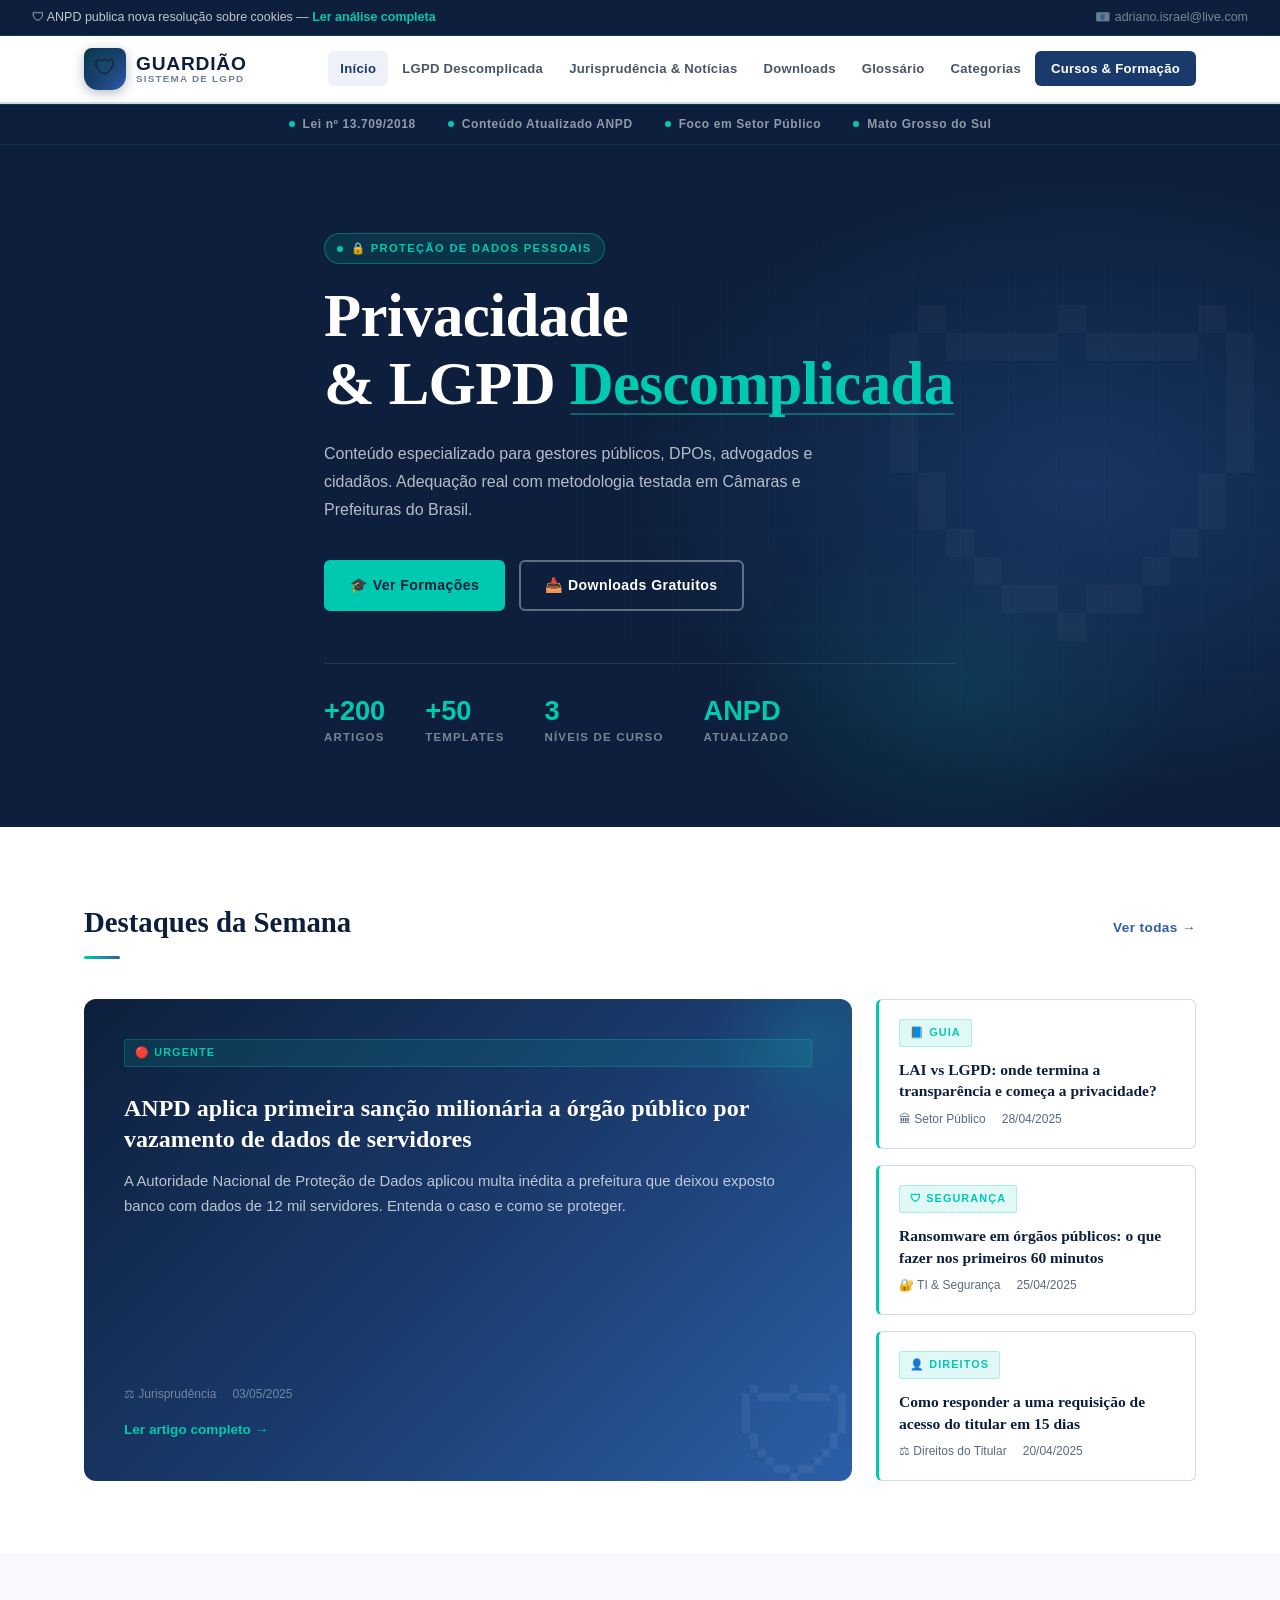
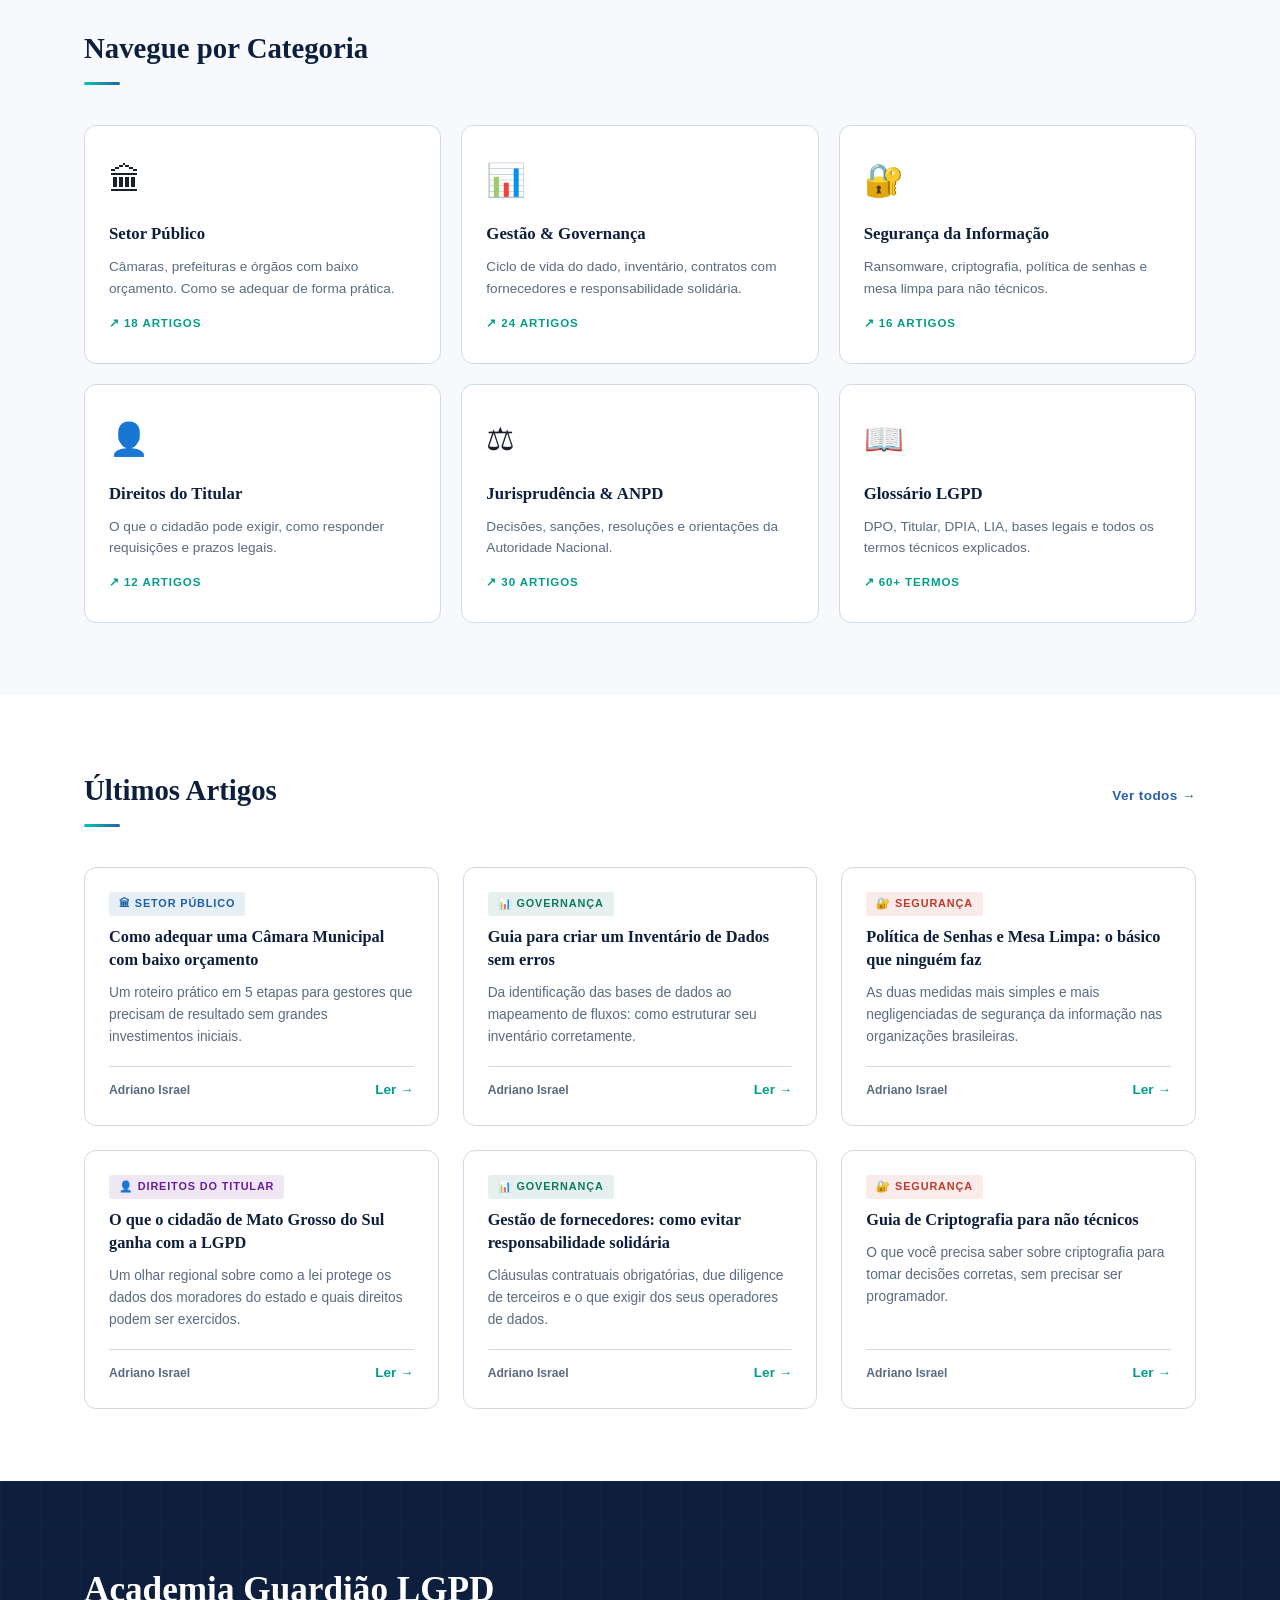
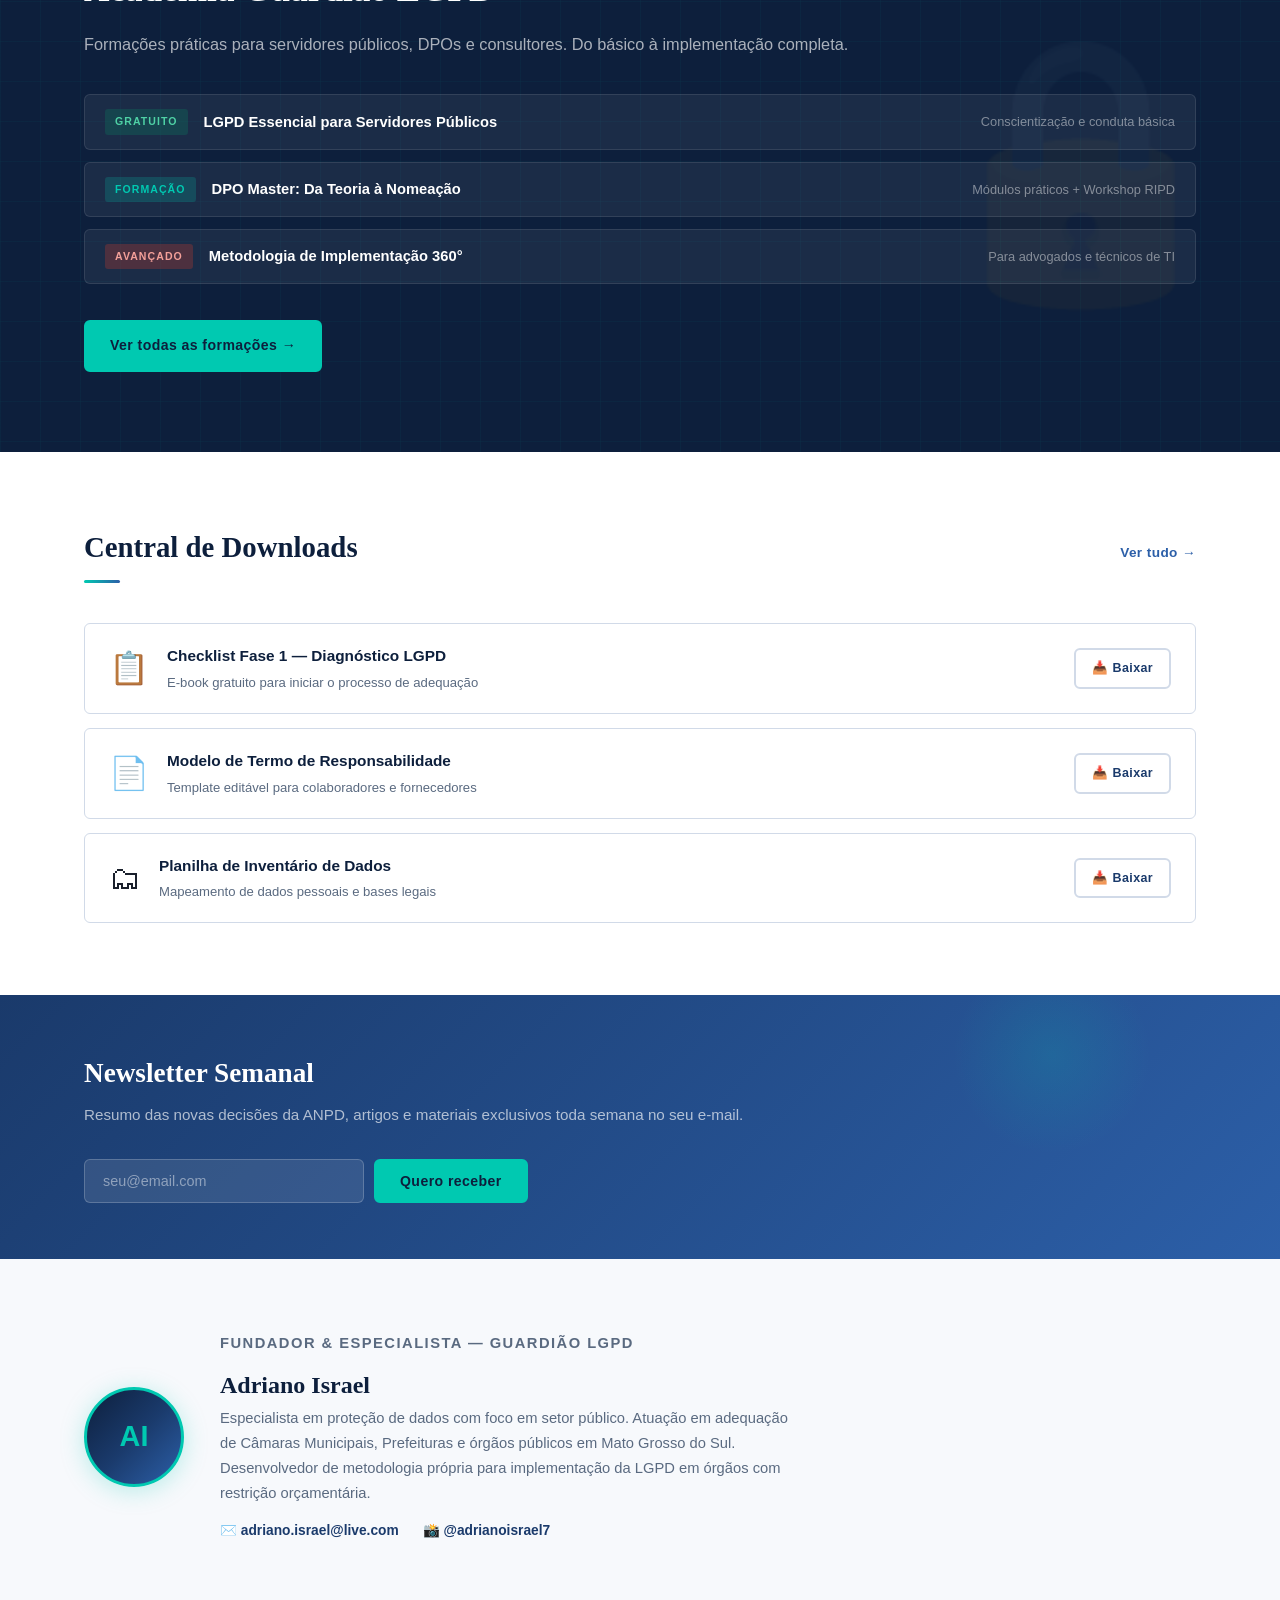
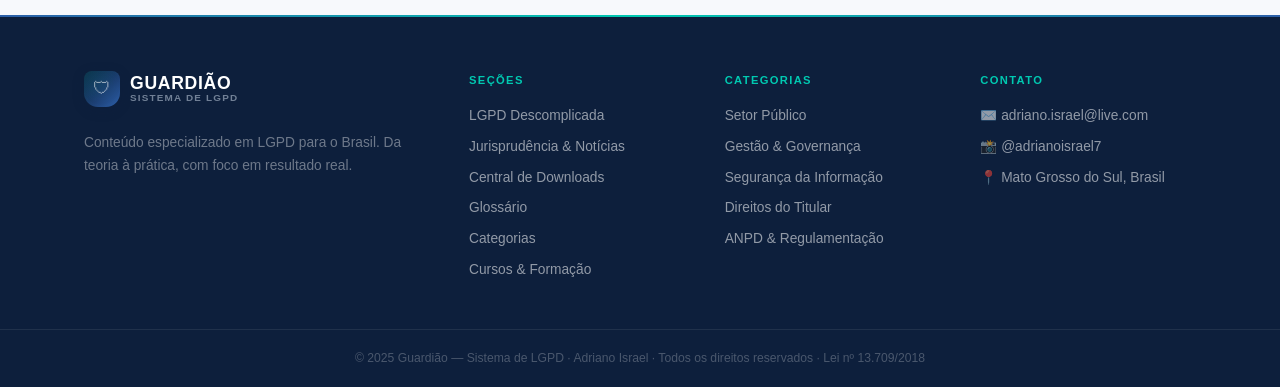
==== commit 1e1739ae: "ajuste de variavel" ====
--- a/index.html
+++ b/index.html
@@ -5,6 +5,9 @@
   <meta name="viewport" content="width=device-width, initial-scale=1.0"/>
   <title>Guardião | Sistema de LGPD — Proteção de Dados Descomplicada</title>
   <meta name="description" content="Sistema especializado em LGPD, privacidade e proteção de dados para setor público e privado. Conteúdo educativo, cursos e consultoria.">
+  <meta http-equiv="Content-Security-Policy" content="default-src 'self'; script-src 'self' 'unsafe-inline' https://cdn.jsdelivr.net https://script.google.com; style-src 'self' 'unsafe-inline' https://fonts.googleapis.com; font-src 'self' https://fonts.gstatic.com; img-src 'self' data: https:; connect-src 'self' https://script.google.com https://raw.githubusercontent.com;">
+  <meta http-equiv="X-Content-Type-Options" content="nosniff">
+  <meta name="referrer" content="strict-origin-when-cross-origin">
   <link rel="preconnect" href="https://fonts.googleapis.com">
   <link href="https://fonts.googleapis.com/css2?family=Montserrat:wght@400;500;600;700;800;900&family=Source+Serif+4:ital,wght@0,300;0,400;0,600;0,700;1,400&family=JetBrains+Mono:wght@400;500&display=swap" rel="stylesheet">
   <link rel="stylesheet" href="assets/css/style.css">
@@ -299,10 +302,11 @@
         <h2>Newsletter Semanal</h2>
         <p>Resumo das novas decisões da ANPD, artigos e materiais exclusivos toda semana no seu e-mail.</p>
       </div>
-      <form class="newsletter-form" onsubmit="return false;">
-        <input type="email" placeholder="seu@email.com" required />
-        <button type="submit" class="btn btn-primary">Quero receber</button>
+      <form class="newsletter-form" id="newsletterForm" onsubmit="submitNewsletter(event)">
+        <input type="email" id="newsletterEmail" placeholder="seu@email.com" required autocomplete="email" />
+        <button type="submit" id="newsletterBtn" class="btn btn-primary">Quero receber</button>
       </form>
+      <p id="newsletterMsg" style="display:none; color:var(--cyan); font-size:0.85rem; font-weight:700; margin-top:10px;"></p>
     </div>
   </section>
 
@@ -372,6 +376,7 @@
 
   <script src="assets/js/script.js"></script>
   <script>
+    // ── E-mail ofuscado ──────────────────────────────────────────────
     document.addEventListener('DOMContentLoaded', function() {
       const emailParts = ['adriano.israel', '@', 'live.com'];
       const fullEmail = emailParts.join('');
@@ -382,6 +387,76 @@
         el.addEventListener('click', () => { window.location.href = 'mailto:' + fullEmail; });
       }
     });
+
+    // ── Newsletter → Google Sheets via Apps Script ───────────────────
+    // INSTRUÇÕES DE CONFIGURAÇÃO:
+    // 1. Abra sua planilha Google Sheets (contato-site / aba Newsletter)
+    // 2. No menu: Extensões → Apps Script
+    // 3. Cole o conteúdo do arquivo "newsletter-apps-script.gs" fornecido
+    // 4. Clique em "Implantar" → "Nova implantação" → Tipo: "App da Web"
+    //    - Executar como: Eu mesmo
+    //    - Quem tem acesso: Qualquer pessoa
+    // 5. Copie a URL gerada e substitua APPS_SCRIPT_URL abaixo
+    const APPS_SCRIPT_URL = 'https://script.google.com/macros/s/AKfycbyqmA7QHSbxz3yjy8NwiARkiNwsJusvo1oZgm0FSB0jFD9HjIKhR-jmIMENL0YY8aMj/exec';
+
+    async function submitNewsletter(e) {
+      e.preventDefault();
+
+      const emailInput = document.getElementById('newsletterEmail');
+      const btn        = document.getElementById('newsletterBtn');
+      const msg        = document.getElementById('newsletterMsg');
+      const email      = emailInput.value.trim();
+
+      // Validação básica
+      if (!email || !/^[^\s@]+@[^\s@]+\.[^\s@]+$/.test(email)) return;
+
+      // Rate limit simples: máx 3 envios por hora por sessão
+      const key = 'nl_submissions';
+      const now = Date.now();
+      const history = JSON.parse(sessionStorage.getItem(key) || '[]')
+        .filter(t => now - t < 3_600_000);
+      if (history.length >= 3) {
+        showMsg(msg, '⚠ Muitas tentativas. Aguarde um momento.', '#f4a09a');
+        return;
+      }
+
+      // UI: carregando
+      btn.disabled = true;
+      btn.textContent = 'Enviando...';
+      msg.style.display = 'none';
+
+      try {
+        // Apps Script aceita GET com parâmetros (evita preflight CORS)
+        const url = `${APPS_SCRIPT_URL}?email=${encodeURIComponent(email)}&origem=index&ts=${now}`;
+        await fetch(url, { method: 'GET', mode: 'no-cors' });
+
+        // Registrar envio (no-cors não retorna resposta, assumimos sucesso)
+        history.push(now);
+        sessionStorage.setItem(key, JSON.stringify(history));
+
+        // UI: sucesso
+        showMsg(msg, '✅ Inscrito com sucesso! Obrigado.', 'var(--cyan)');
+        emailInput.value = '';
+        btn.textContent = '✅ Inscrito!';
+        setTimeout(() => {
+          btn.textContent = 'Quero receber';
+          btn.disabled = false;
+          msg.style.display = 'none';
+        }, 4000);
+
+      } catch {
+        showMsg(msg, '❌ Erro ao conectar. Tente novamente.', '#f4a09a');
+        btn.textContent = 'Quero receber';
+        btn.disabled = false;
+      }
+    }
+
+    function showMsg(el, text, color) {
+      el.textContent = text;
+      el.style.color = color;
+      el.style.display = 'block';
+    }
   </script>
 </body>
 </html>
+
